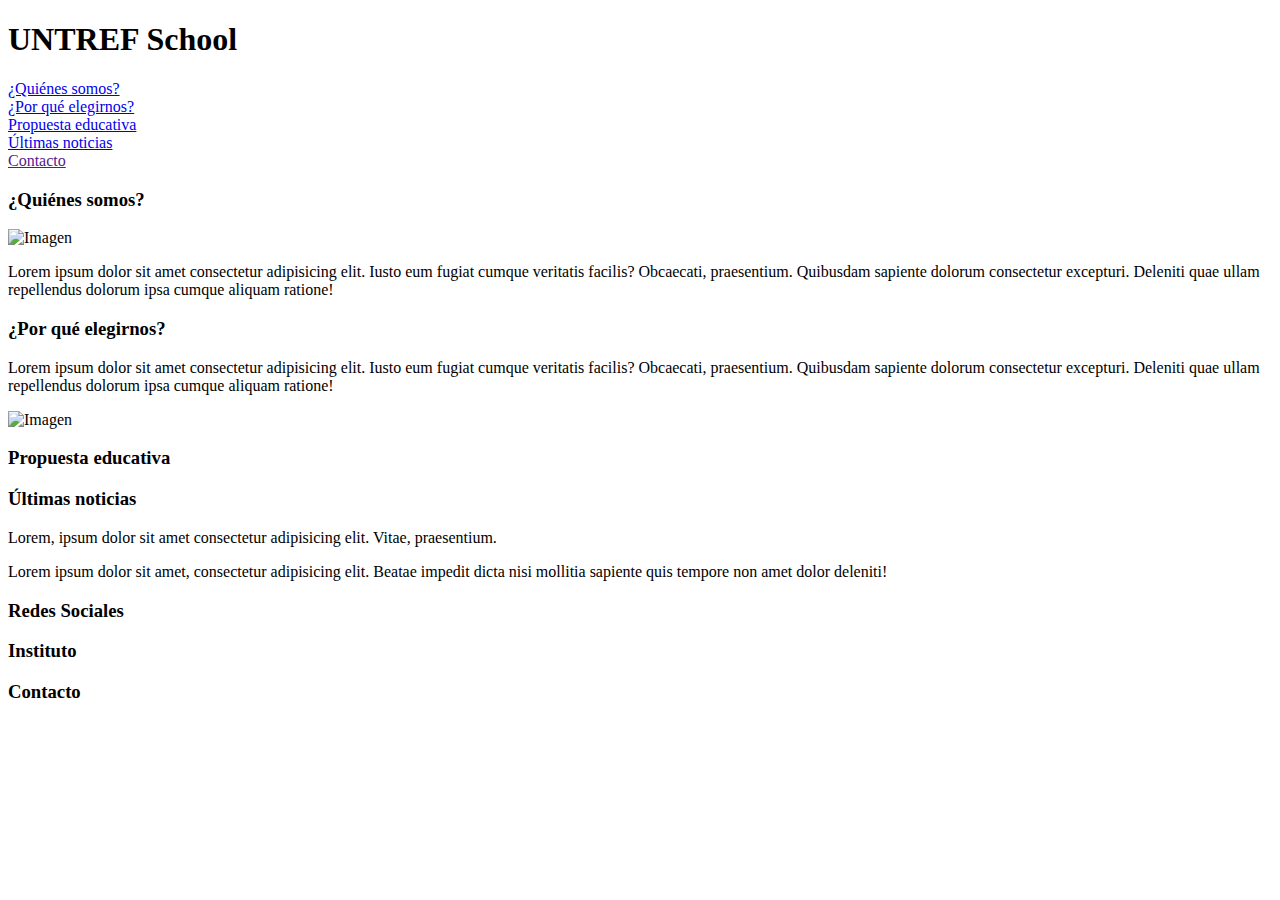
==== index.html @ 58a3361c "avances html" ====
<!DOCTYPE html>
<html lang="en">
<head>
    <meta charset="UTF-8">
    <meta name="viewport" content="width=device-width, initial-scale=1.0">
    <meta name="description" content="Instituto de educación primaria de gran prestigio.">
    <title>UNTREF</title>
</head>
<body>
    <header>
        <h1> UNTREF School</h1>
        <nav>
            <li><a href="#quienes">¿Quiénes somos?</a></li>
            <li><a href="#elegirnos">¿Por qué elegirnos?</a></li>
            <li><a href="#propuesta">Propuesta educativa</a></li>
            <li><a href="#noticias">Últimas noticias</a></li>
            <li><a href="">Contacto</a></li> <!-- Este va en otro documento -->
        </nav>
    </header>
        
    <main>
        <section id="quienes">

            <h3>¿Quiénes somos?</h3>
            <img src="images/ruta_de_la_imagen.jpg" alt="Imagen"> <!-- Esta imagen va hacia la izquierda -->
            <p>Lorem ipsum dolor sit amet consectetur adipisicing elit. Iusto eum fugiat cumque veritatis facilis?
                 Obcaecati, praesentium. Quibusdam sapiente dolorum consectetur excepturi.
                  Deleniti quae ullam repellendus dolorum ipsa cumque aliquam ratione!
            </p>
            

        </section>

        <section id="elegirnos">
            <h3>¿Por qué elegirnos?</h3>
            <p>Lorem ipsum dolor sit amet consectetur adipisicing elit. Iusto eum fugiat cumque veritatis facilis?
                 Obcaecati, praesentium. Quibusdam sapiente dolorum consectetur excepturi.
                  Deleniti quae ullam repellendus dolorum ipsa cumque aliquam ratione!
            </p>
            <img src="images/ruta_de_la_imagen.jpg" alt="Imagen"> <!-- Esta imagen va hacia la derecha -->
        </section>

        <section id="propuesta">

            <h3>Propuesta educativa</h3>

            

        </section>

        <section id="noticias">
            <h3>Últimas noticias</h3>

            <p> Lorem, ipsum dolor sit amet consectetur adipisicing elit. Vitae, praesentium.</p>

            <p> Lorem ipsum dolor sit amet, consectetur adipisicing elit. Beatae impedit dicta nisi mollitia sapiente quis tempore non amet dolor deleniti!</p>

        </section>


    </main>

    <footer>
        <div class="redessociales">
            <h3>Redes Sociales</h3>
        </div>

        <div class="instituto">
            <h3>Instituto</h3>
        </div>
            
        <div class="contacto">
            <h3>Contacto</h3>
        </div>

    </footer>

</body>
</html>
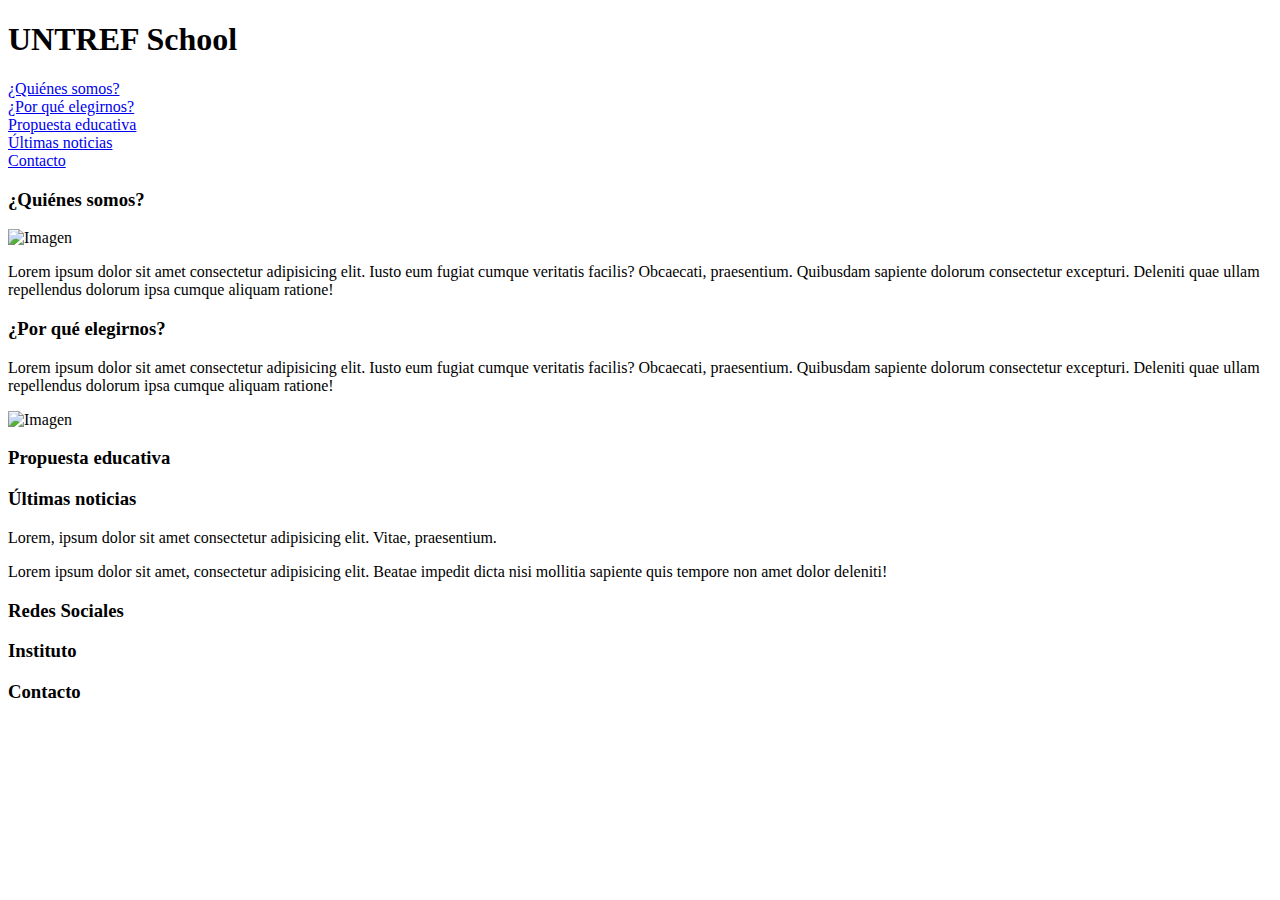
==== commit e4ff8066: "html de formulario" ====
--- a/index.html
+++ b/index.html
@@ -4,6 +4,7 @@
     <meta charset="UTF-8">
     <meta name="viewport" content="width=device-width, initial-scale=1.0">
     <meta name="description" content="Instituto de educación primaria de gran prestigio.">
+    <meta name="author" content="Santiago Nicolas Iglesias">
     <title>UNTREF</title>
 </head>
 <body>
@@ -14,7 +15,7 @@
             <li><a href="#elegirnos">¿Por qué elegirnos?</a></li>
             <li><a href="#propuesta">Propuesta educativa</a></li>
             <li><a href="#noticias">Últimas noticias</a></li>
-            <li><a href="">Contacto</a></li> <!-- Este va en otro documento -->
+            <li><a href="/form.html">Contacto</a></li> <!-- Este va en otro documento -->
         </nav>
     </header>
         
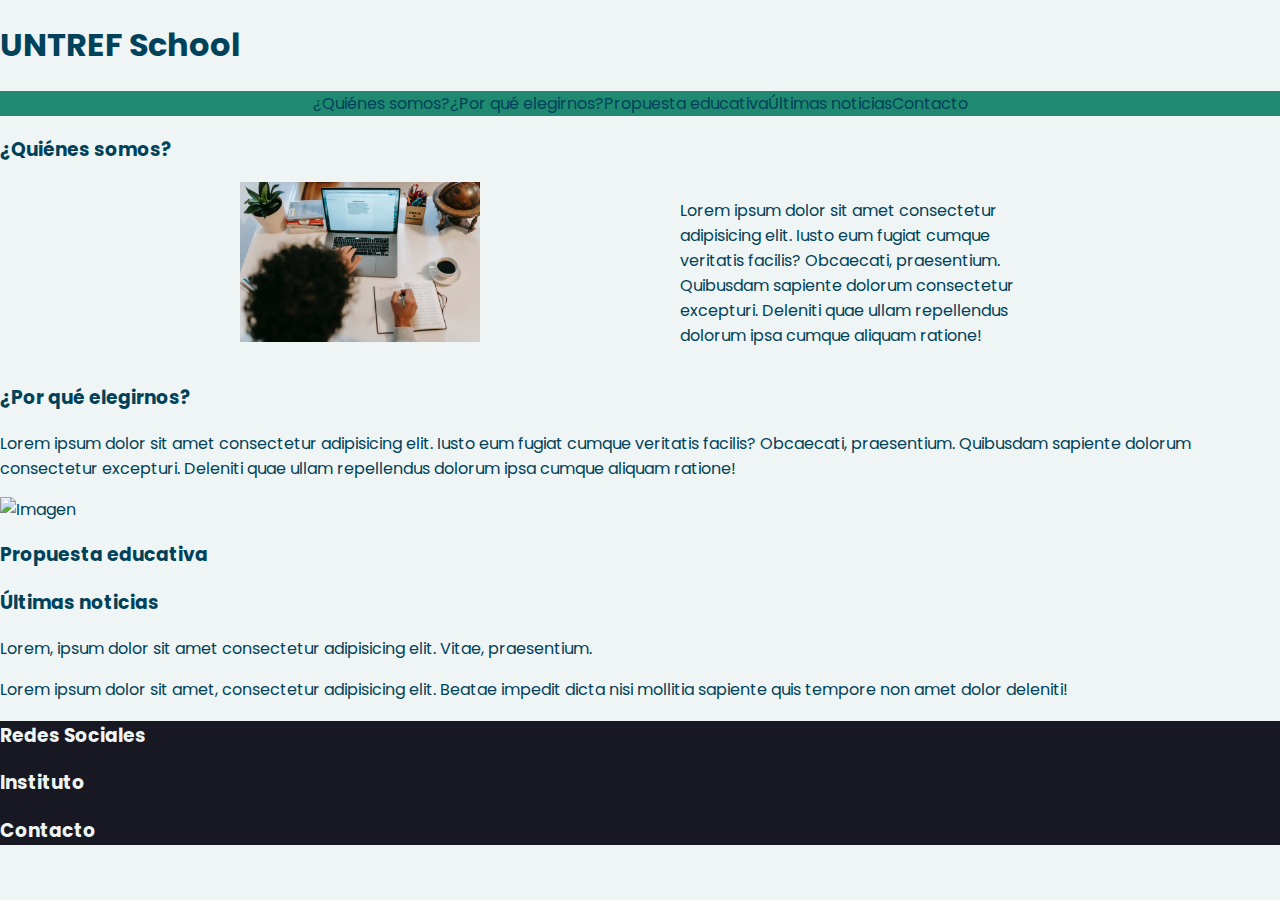
==== commit fab2b194: "pruebas css" ====
--- a/index.html
+++ b/index.html
@@ -5,6 +5,11 @@
     <meta name="viewport" content="width=device-width, initial-scale=1.0">
     <meta name="description" content="Instituto de educación primaria de gran prestigio.">
     <meta name="author" content="Santiago Nicolas Iglesias">
+    <link href="https://cdn.jsdelivr.net/npm/bootstrap@5.3.0/dist/css/bootstrap.min.css" rel="stylesheet" integrity="sha384-9ndCyUaIbzAi2FUVXJi0CjmCapSmO7SnpJef0486qhLnuZ2cdeRhO02iuK6FUUVM" crossorigin="anonymous">
+    <link rel="preconnect" href="https://fonts.googleapis.com">
+    <link rel="preconnect" href="https://fonts.gstatic.com" crossorigin>
+    <link href="https://fonts.googleapis.com/css2?family=Poppins&display=swap" rel="stylesheet">
+    <link rel="stylesheet" href="css/styles.css">
     <title>UNTREF</title>
 </head>
 <body>
@@ -21,15 +26,18 @@
         
     <main>
         <section id="quienes">
-
             <h3>¿Quiénes somos?</h3>
-            <img src="images/ruta_de_la_imagen.jpg" alt="Imagen"> <!-- Esta imagen va hacia la izquierda -->
-            <p>Lorem ipsum dolor sit amet consectetur adipisicing elit. Iusto eum fugiat cumque veritatis facilis?
-                 Obcaecati, praesentium. Quibusdam sapiente dolorum consectetur excepturi.
-                  Deleniti quae ullam repellendus dolorum ipsa cumque aliquam ratione!
-            </p>
-            
-
+            <article id="quienesart">
+                <div id="divimgizq">
+                    <img src="images/notas.jpg" class="img-fluid" alt="notas" class="rounded float-start"> <!-- Esta imagen va hacia la izquierda -->
+                </div>
+                <div id="divpizq">
+                    <p>Lorem ipsum dolor sit amet consectetur adipisicing elit. Iusto eum fugiat cumque veritatis facilis?
+                        Obcaecati, praesentium. Quibusdam sapiente dolorum consectetur excepturi.
+                        Deleniti quae ullam repellendus dolorum ipsa cumque aliquam ratione!
+                </p>
+                </div>
+            </article>
         </section>
 
         <section id="elegirnos">
@@ -75,6 +83,6 @@
         </div>
 
     </footer>
-
+    <script src="https://cdn.jsdelivr.net/npm/bootstrap@5.3.0/dist/js/bootstrap.bundle.min.js" integrity="sha384-geWF76RCwLtnZ8qwWowPQNguL3RmwHVBC9FhGdlKrxdiJJigb/j/68SIy3Te4Bkz" crossorigin="anonymous"></script>
 </body>
 </html>--- a/css/styles.css
+++ b/css/styles.css
@@ -0,0 +1,70 @@
+ul, li, a {
+    margin: 0;
+    padding: 0;
+    list-style: none;
+    text-decoration: none;
+    color: inherit;
+}
+
+body {
+    margin: 0;
+    padding: 0;
+    background-color: #EFF5F5;
+    font-family: 'Poppins', sans-serif;
+    color: #00425A;
+  }
+
+nav{
+    background-color: #1F8A70;
+    display: flex;
+    justify-content: center;
+}
+
+nav ul{
+    display: flex;
+    margin: 0;
+    padding: 0; 
+    list-style: none;
+}
+
+nav ul li{
+    margin: 0;
+}
+
+nav ul li a{
+    background-color: #EFF5F5;
+    color: black;
+    transition: all 800ms;
+}
+
+nav ul li a:hover{
+    background-color: #2ba977;
+    color: white;
+    transition: all 800ms;
+}
+
+#quienesart {
+    display: flex; /* Usamos Flexbox para organizar los divs en línea */
+    align-items: flex-start; /* Alineamos los divs en la parte superior */
+    max-width: 800px; /* Ancho máximo del contenedor (VER) */
+    margin: 0 auto; /* Centramos el contenedor horizontalmente */
+  }
+
+#divimgizq {
+    flex: 0 0 30%; /* Tamaño flexible de la imagen (ajusta el valor según tu diseño) */
+}
+
+#divimgizq img {
+    max-width: 100%; /* La imagen se ajustará automáticamente a su contenedor */
+    height: auto; /* Ajusta la altura automáticamente para mantener la proporción */
+  }
+
+#divpizq {
+flex: 1; /* El contenido ocupará el espacio restante */
+padding-left: 200px; /* Espacio entre la imagen y el contenido */
+}
+
+footer {
+    background-color: #181823;
+    color: #EFF5F5;
+}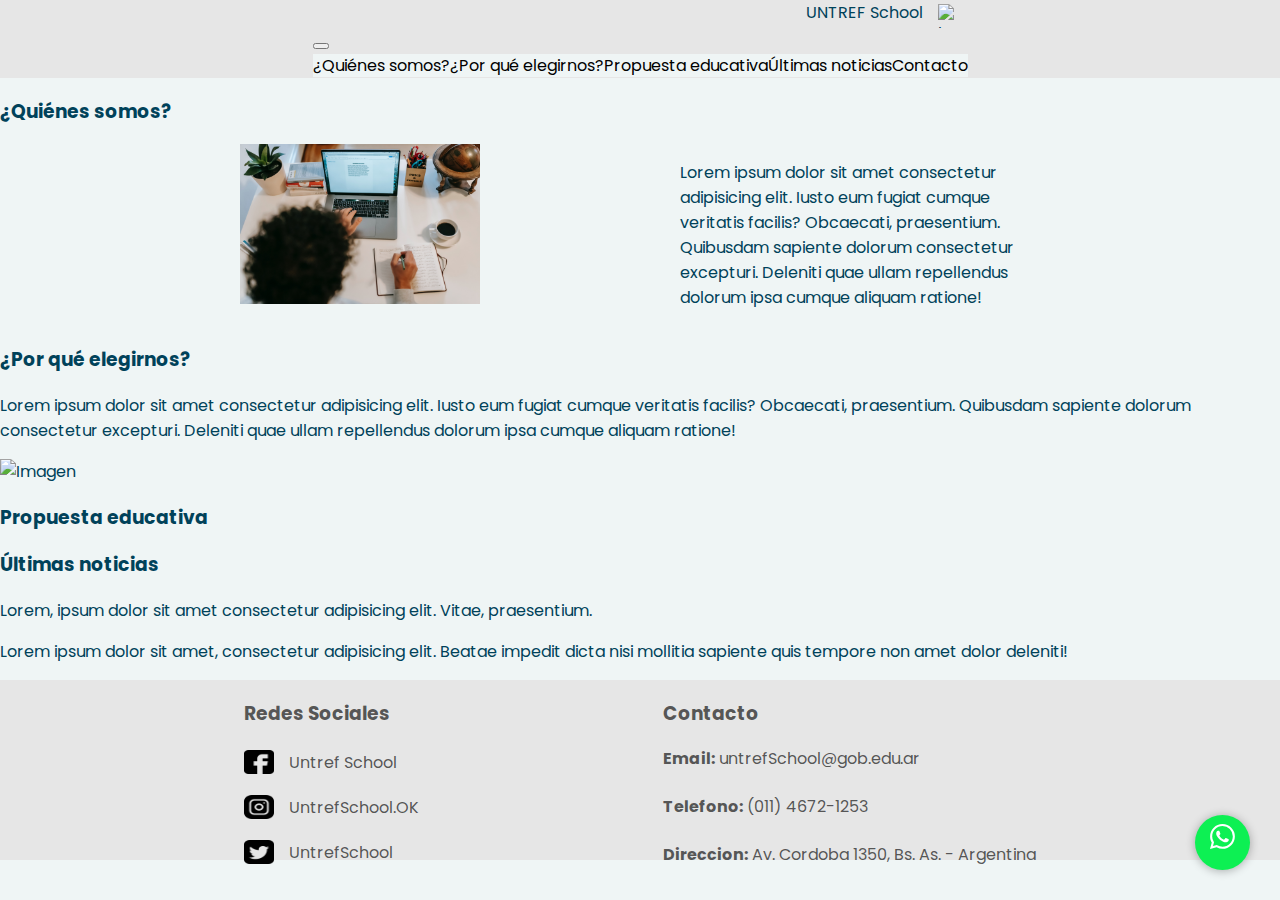
==== commit 6213c64d: "cambios de footer y navbar" ====
--- a/index.html
+++ b/index.html
@@ -1,88 +1,210 @@
 <!DOCTYPE html>
 <html lang="en">
-<head>
-    <meta charset="UTF-8">
-    <meta name="viewport" content="width=device-width, initial-scale=1.0">
-    <meta name="description" content="Instituto de educación primaria de gran prestigio.">
-    <meta name="author" content="Santiago Nicolas Iglesias">
-    <link href="https://cdn.jsdelivr.net/npm/bootstrap@5.3.0/dist/css/bootstrap.min.css" rel="stylesheet" integrity="sha384-9ndCyUaIbzAi2FUVXJi0CjmCapSmO7SnpJef0486qhLnuZ2cdeRhO02iuK6FUUVM" crossorigin="anonymous">
-    <link rel="preconnect" href="https://fonts.googleapis.com">
-    <link rel="preconnect" href="https://fonts.gstatic.com" crossorigin>
-    <link href="https://fonts.googleapis.com/css2?family=Poppins&display=swap" rel="stylesheet">
-    <link rel="stylesheet" href="css/styles.css">
+  <head>
+    <meta charset="UTF-8" />
+    <meta name="viewport" content="width=device-width, initial-scale=1.0" />
+    <meta
+      name="description"
+      content="Instituto de educación primaria de gran prestigio."
+    />
+    <meta name="author" content="Santiago Nicolas Iglesias" />
+    <link
+      href="https://cdn.jsdelivr.net/npm/bootstrap@5.3.0/dist/css/bootstrap.min.css"
+      rel="stylesheet"
+      integrity="sha384-9ndCyUaIbzAi2FUVXJi0CjmCapSmO7SnpJef0486qhLnuZ2cdeRhO02iuK6FUUVM"
+      crossorigin="anonymous"
+    />
+    <link rel="preconnect" href="https://fonts.googleapis.com" />
+    <link rel="preconnect" href="https://fonts.gstatic.com" crossorigin />
+    <link
+      href="https://fonts.googleapis.com/css2?family=Poppins&display=swap"
+      rel="stylesheet"
+    />
+    <link rel="stylesheet" href="css/styles.css" />
+    <link
+      rel="icon"
+      type="image/png"
+      href="https://www.pngplay.com/wp-content/uploads/6/Education-Logo-PNG-Clipart-Background.png"
+    />
     <title>UNTREF</title>
-</head>
-<body>
-    <header>
-        <h1> UNTREF School</h1>
-        <nav>
-            <li><a href="#quienes">¿Quiénes somos?</a></li>
-            <li><a href="#elegirnos">¿Por qué elegirnos?</a></li>
-            <li><a href="#propuesta">Propuesta educativa</a></li>
-            <li><a href="#noticias">Últimas noticias</a></li>
-            <li><a href="/form.html">Contacto</a></li> <!-- Este va en otro documento -->
-        </nav>
+  </head>
+  <body>
+    <header class="sticky">
+      <!-- <h1>UNTREF School</h1> -->
+
+      <nav class="navbar navbar-expand-lg">
+        <div class="container-fluid navbarCustom">
+          <a class="navbar-brand iconSection">
+            <img
+              src="https://www.pngplay.com/wp-content/uploads/6/Education-Logo-PNG-Clipart-Background.png"
+              alt="Logo"
+              width="30"
+              height="24"
+              class="d-inline-block align-text-top logoImg"
+            />
+            UNTREF School
+          </a>
+          <button
+            class="navbar-toggler"
+            type="button"
+            data-bs-toggle="collapse"
+            data-bs-target="#navbarNav"
+            aria-controls="navbarNav"
+            aria-expanded="false"
+            aria-label="Toggle navigation"
+          >
+            <span class="navbar-toggler-icon"></span>
+          </button>
+          <div class="collapse navbar-collapse itemsNav" id="navbarNav">
+            <ul class="navbar-nav">
+              <li class="nav-item">
+                <a class="nav-link" href="#">¿Quiénes somos?</a>
+              </li>
+              <li class="nav-item">
+                <a class="nav-link" href="#">¿Por qué elegirnos?</a>
+              </li>
+              <li class="nav-item">
+                <a class="nav-link">Propuesta educativa</a>
+              </li>
+              <li class="nav-item">
+                <a class="nav-link">Últimas noticias</a>
+              </li>
+              <li class="nav-item">
+                <a href="./form.html" class="nav-link">Contacto</a>
+              </li>
+            </ul>
+          </div>
+        </div>
+      </nav>
     </header>
-        
+
     <main>
-        <section id="quienes">
-            <h3>¿Quiénes somos?</h3>
-            <article id="quienesart">
-                <div id="divimgizq">
-                    <img src="images/notas.jpg" class="img-fluid" alt="notas" class="rounded float-start"> <!-- Esta imagen va hacia la izquierda -->
-                </div>
-                <div id="divpizq">
-                    <p>Lorem ipsum dolor sit amet consectetur adipisicing elit. Iusto eum fugiat cumque veritatis facilis?
-                        Obcaecati, praesentium. Quibusdam sapiente dolorum consectetur excepturi.
-                        Deleniti quae ullam repellendus dolorum ipsa cumque aliquam ratione!
-                </p>
-                </div>
-            </article>
-        </section>
-
-        <section id="elegirnos">
-            <h3>¿Por qué elegirnos?</h3>
-            <p>Lorem ipsum dolor sit amet consectetur adipisicing elit. Iusto eum fugiat cumque veritatis facilis?
-                 Obcaecati, praesentium. Quibusdam sapiente dolorum consectetur excepturi.
-                  Deleniti quae ullam repellendus dolorum ipsa cumque aliquam ratione!
+      <section id="quienes">
+        <h3>¿Quiénes somos?</h3>
+        <article id="quienesart">
+          <div id="divimgizq">
+            <img
+              src="images/notas.jpg"
+              class="img-fluid"
+              alt="notas"
+              class="rounded float-start"
+            />
+            <!-- Esta imagen va hacia la izquierda -->
+          </div>
+          <div id="divpizq">
+            <p>
+              Lorem ipsum dolor sit amet consectetur adipisicing elit. Iusto eum
+              fugiat cumque veritatis facilis? Obcaecati, praesentium. Quibusdam
+              sapiente dolorum consectetur excepturi. Deleniti quae ullam
+              repellendus dolorum ipsa cumque aliquam ratione!
             </p>
-            <img src="images/ruta_de_la_imagen.jpg" alt="Imagen"> <!-- Esta imagen va hacia la derecha -->
-        </section>
-
-        <section id="propuesta">
-
-            <h3>Propuesta educativa</h3>
-
-            
-
-        </section>
-
-        <section id="noticias">
-            <h3>Últimas noticias</h3>
-
-            <p> Lorem, ipsum dolor sit amet consectetur adipisicing elit. Vitae, praesentium.</p>
-
-            <p> Lorem ipsum dolor sit amet, consectetur adipisicing elit. Beatae impedit dicta nisi mollitia sapiente quis tempore non amet dolor deleniti!</p>
-
-        </section>
-
-
+          </div>
+        </article>
+      </section>
+
+      <section id="elegirnos">
+        <h3>¿Por qué elegirnos?</h3>
+        <p>
+          Lorem ipsum dolor sit amet consectetur adipisicing elit. Iusto eum
+          fugiat cumque veritatis facilis? Obcaecati, praesentium. Quibusdam
+          sapiente dolorum consectetur excepturi. Deleniti quae ullam
+          repellendus dolorum ipsa cumque aliquam ratione!
+        </p>
+        <img src="images/ruta_de_la_imagen.jpg" alt="Imagen" />
+        <!-- Esta imagen va hacia la derecha -->
+      </section>
+
+      <section id="propuesta">
+        <h3>Propuesta educativa</h3>
+      </section>
+
+      <section id="noticias">
+        <h3>Últimas noticias</h3>
+
+        <p>
+          Lorem, ipsum dolor sit amet consectetur adipisicing elit. Vitae,
+          praesentium.
+        </p>
+
+        <p>
+          Lorem ipsum dolor sit amet, consectetur adipisicing elit. Beatae
+          impedit dicta nisi mollitia sapiente quis tempore non amet dolor
+          deleniti!
+        </p>
+      </section>
     </main>
 
-    <footer>
-        <div class="redessociales">
-            <h3>Redes Sociales</h3>
+    <footer class="footer">
+      <div class="redesSociales">
+        <h3>Redes Sociales</h3>
+        <div>
+          <div class="contenedorRedSocial">
+            <img
+              src="./images/facebook.png"
+              alt="Logo Facebook"
+              width="30"
+              height="24"
+              class="d-inline-block align-text-top logoImg"
+            />
+            <p class="tituloRedSocial">Untref School</p>
+          </div>
+          <div class="contenedorRedSocial">
+            <img
+              src="./images/instagram.png"
+              alt="Logo Instagram"
+              width="30"
+              height="24"
+              class="d-inline-block align-text-top logoImg"
+            />
+            <p class="tituloRedSocial">UntrefSchool.OK</p>
+          </div>
+          <div class="contenedorRedSocial">
+            <img
+              src="./images/twitter.png"
+              alt="Logo Twitter"
+              width="30"
+              height="24"
+              class="d-inline-block align-text-top logoImg"
+            />
+            <p class="tituloRedSocial">UntrefSchool</p>
+          </div>
         </div>
-
-        <div class="instituto">
-            <h3>Instituto</h3>
+      </div>
+      <div class="contacto">
+        <h3>Contacto</h3>
+        <div>
+          <div class="contenedorInfo">
+            <p class="tituloRedSocial"><b>Email:</b> untrefSchool@gob.edu.ar</p>
+          </div>
+          <div class="contenedorInfo">
+            <p class="tituloRedSocial"><b>Telefono:</b> (011) 4672-1253</p>
+          </div>
+          <div class="contenedorInfo">
+            <p class="tituloRedSocial">
+              <b>Direccion:</b> Av. Cordoba 1350, Bs. As. - Argentina
+            </p>
+          </div>
         </div>
-            
-        <div class="contacto">
-            <h3>Contacto</h3>
-        </div>
-
+      </div>
     </footer>
-    <script src="https://cdn.jsdelivr.net/npm/bootstrap@5.3.0/dist/js/bootstrap.bundle.min.js" integrity="sha384-geWF76RCwLtnZ8qwWowPQNguL3RmwHVBC9FhGdlKrxdiJJigb/j/68SIy3Te4Bkz" crossorigin="anonymous"></script>
-</body>
+    <a href="" class="wsp" target="_blank">
+      <svg
+        xmlns="http://www.w3.org/2000/svg"
+        width="25"
+        height="25"
+        fill="currentColor"
+        class="bi bi-whatsapp"
+        viewBox="0 0 16 16"
+      >
+        <path
+          d="M13.601 2.326A7.854 7.854 0 0 0 7.994 0C3.627 0 .068 3.558.064 7.926c0 1.399.366 2.76 1.057 3.965L0 16l4.204-1.102a7.933 7.933 0 0 0 3.79.965h.004c4.368 0 7.926-3.558 7.93-7.93A7.898 7.898 0 0 0 13.6 2.326zM7.994 14.521a6.573 6.573 0 0 1-3.356-.92l-.24-.144-2.494.654.666-2.433-.156-.251a6.56 6.56 0 0 1-1.007-3.505c0-3.626 2.957-6.584 6.591-6.584a6.56 6.56 0 0 1 4.66 1.931 6.557 6.557 0 0 1 1.928 4.66c-.004 3.639-2.961 6.592-6.592 6.592zm3.615-4.934c-.197-.099-1.17-.578-1.353-.646-.182-.065-.315-.099-.445.099-.133.197-.513.646-.627.775-.114.133-.232.148-.43.05-.197-.1-.836-.308-1.592-.985-.59-.525-.985-1.175-1.103-1.372-.114-.198-.011-.304.088-.403.087-.088.197-.232.296-.346.1-.114.133-.198.198-.33.065-.134.034-.248-.015-.347-.05-.099-.445-1.076-.612-1.47-.16-.389-.323-.335-.445-.34-.114-.007-.247-.007-.38-.007a.729.729 0 0 0-.529.247c-.182.198-.691.677-.691 1.654 0 .977.71 1.916.81 2.049.098.133 1.394 2.132 3.383 2.992.47.205.84.326 1.129.418.475.152.904.129 1.246.08.38-.058 1.171-.48 1.338-.943.164-.464.164-.86.114-.943-.049-.084-.182-.133-.38-.232z"
+        />
+      </svg>
+    </a>
+    <script
+      src="https://cdn.jsdelivr.net/npm/bootstrap@5.3.0/dist/js/bootstrap.bundle.min.js"
+      integrity="sha384-geWF76RCwLtnZ8qwWowPQNguL3RmwHVBC9FhGdlKrxdiJJigb/j/68SIy3Te4Bkz"
+      crossorigin="anonymous"
+    ></script>
+  </body>
 </html>--- a/css/styles.css
+++ b/css/styles.css
@@ -1,70 +1,128 @@
-ul, li, a {
-    margin: 0;
-    padding: 0;
-    list-style: none;
-    text-decoration: none;
-    color: inherit;
+ul,
+li,
+a {
+  margin: 0;
+  padding: 0;
+  list-style: none;
+  text-decoration: none;
+  color: inherit;
 }
 
 body {
-    margin: 0;
-    padding: 0;
-    background-color: #EFF5F5;
-    font-family: 'Poppins', sans-serif;
-    color: #00425A;
-  }
-
-nav{
-    background-color: #1F8A70;
-    display: flex;
-    justify-content: center;
+  margin: 0;
+  padding: 0;
+  background-color: #eff5f5;
+  font-family: "Poppins", sans-serif;
+  color: #00425a;
 }
 
-nav ul{
-    display: flex;
-    margin: 0;
-    padding: 0; 
-    list-style: none;
+nav {
+  background-color: #e6e6e6;
+  display: flex;
+  justify-content: center;
 }
 
-nav ul li{
-    margin: 0;
+nav ul {
+  display: flex;
+  margin: 0;
+  padding: 0;
+  list-style: none;
 }
 
-nav ul li a{
-    background-color: #EFF5F5;
-    color: black;
-    transition: all 800ms;
+nav ul li {
+  margin: 0;
 }
 
-nav ul li a:hover{
-    background-color: #2ba977;
-    color: white;
-    transition: all 800ms;
+nav ul li a {
+  background-color: #eff5f5;
+  color: black;
+  transition: all 800ms;
+}
+
+nav ul li a:hover {
+  background-color: rgb(248, 249, 250);
+  color: white;
+  transition: all 800ms;
+  border-radius: 8px;
 }
 
 #quienesart {
-    display: flex; /* Usamos Flexbox para organizar los divs en línea */
-    align-items: flex-start; /* Alineamos los divs en la parte superior */
-    max-width: 800px; /* Ancho máximo del contenedor (VER) */
-    margin: 0 auto; /* Centramos el contenedor horizontalmente */
-  }
+  display: flex; /* Usamos Flexbox para organizar los divs en línea */
+  align-items: flex-start; /* Alineamos los divs en la parte superior */
+  max-width: 800px; /* Ancho máximo del contenedor (VER) */
+  margin: 0 auto; /* Centramos el contenedor horizontalmente */
+}
 
 #divimgizq {
-    flex: 0 0 30%; /* Tamaño flexible de la imagen (ajusta el valor según tu diseño) */
+  flex: 0 0 30%; /* Tamaño flexible de la imagen (ajusta el valor según tu diseño) */
 }
 
 #divimgizq img {
-    max-width: 100%; /* La imagen se ajustará automáticamente a su contenedor */
-    height: auto; /* Ajusta la altura automáticamente para mantener la proporción */
-  }
+  max-width: 100%; /* La imagen se ajustará automáticamente a su contenedor */
+  height: auto; /* Ajusta la altura automáticamente para mantener la proporción */
+}
 
 #divpizq {
-flex: 1; /* El contenido ocupará el espacio restante */
-padding-left: 200px; /* Espacio entre la imagen y el contenido */
+  flex: 1; /* El contenido ocupará el espacio restante */
+  padding-left: 200px; /* Espacio entre la imagen y el contenido */
+}
+.navbarCustom {
+  flex-direction: row-reverse;
+}
+.iconSection {
+  display: flex;
+  flex-direction: row-reverse;
+  column-gap: 15px;
+}
+.logoImg {
+  margin-top: 4px;
+}
+.sticky {
+  position: sticky;
+  top: 0;
+}
+.redesSociales {
+  display: flex;
+  flex-direction: column;
+}
+.contenedorRedSocial {
+  display: flex;
+  column-gap: 15px;
+  cursor: pointer;
+}
+.tituloRedSocial {
+  margin-top: 4px;
+}
+.contenedorInfo {
+  height: 44px;
 }
 
 footer {
-    background-color: #181823;
-    color: #EFF5F5;
+  display: flex;
+  justify-content: space-evenly;
+  background-color: #e6e6e6;
+  color: #000000a6;
+  height: 180px;
+}
+/* BOTON WSP */
+.wsp {
+  position: fixed;
+  width: 55px;
+  height: 55px;
+  line-height: 47px;
+  bottom: 30px;
+  right: 30px;
+  background-color: #0df053;
+  color: white;
+  border-radius: 50px;
+  text-align: center;
+  font-size: 30px;
+  box-shadow: 0px 1px 10px rgba(0, 0, 0, 0.3);
+  z-index: 100;
+}
+
+.wsp:hover {
+  text-decoration: none;
+  color: #0df053;
+  background-color: white;
 }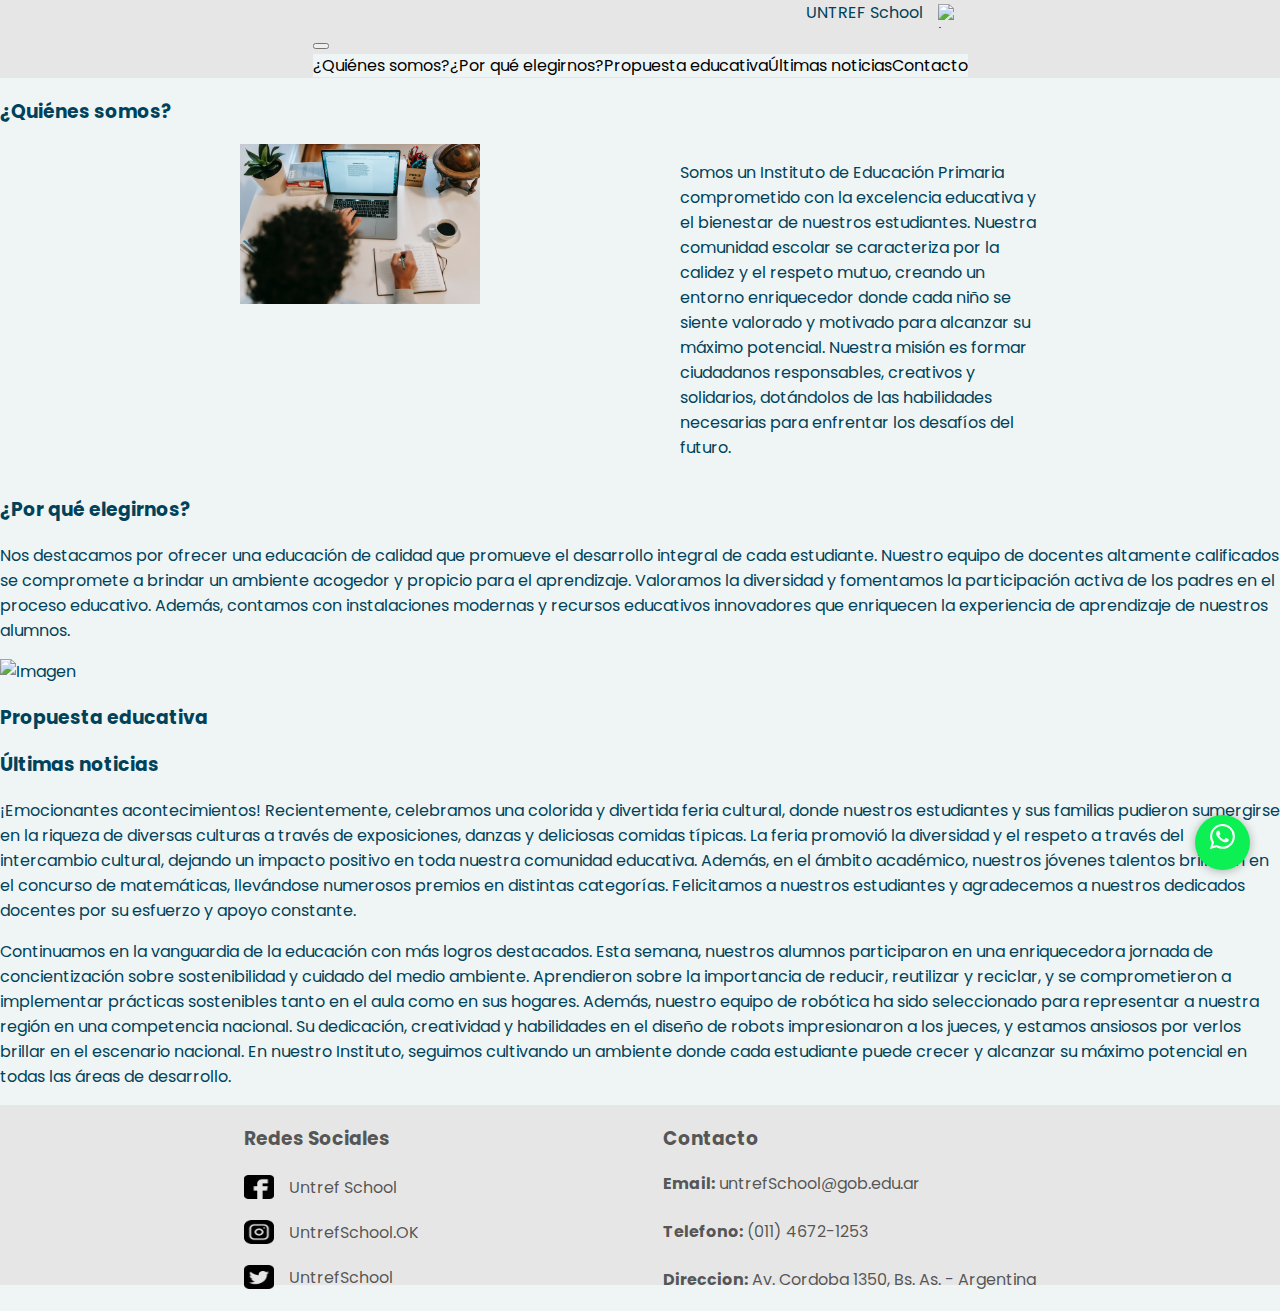
==== commit 5f3e44ca: "Cambios en los párrafos. Se agrega un texto de acuerdo al contexto del sitio" ====
--- a/index.html
+++ b/index.html
@@ -5,7 +5,7 @@
     <meta name="viewport" content="width=device-width, initial-scale=1.0" />
     <meta
       name="description"
-      content="Instituto de educación primaria de gran prestigio."
+      content="Instituto de Educación Primaria de gran prestigio."
     />
     <meta name="author" content="Santiago Nicolas Iglesias" />
     <link
@@ -89,14 +89,10 @@
               alt="notas"
               class="rounded float-start"
             />
-            <!-- Esta imagen va hacia la izquierda -->
           </div>
           <div id="divpizq">
             <p>
-              Lorem ipsum dolor sit amet consectetur adipisicing elit. Iusto eum
-              fugiat cumque veritatis facilis? Obcaecati, praesentium. Quibusdam
-              sapiente dolorum consectetur excepturi. Deleniti quae ullam
-              repellendus dolorum ipsa cumque aliquam ratione!
+              Somos un Instituto de Educación Primaria comprometido con la excelencia educativa y el bienestar de nuestros estudiantes. Nuestra comunidad escolar se caracteriza por la calidez y el respeto mutuo, creando un entorno enriquecedor donde cada niño se siente valorado y motivado para alcanzar su máximo potencial. Nuestra misión es formar ciudadanos responsables, creativos y solidarios, dotándolos de las habilidades necesarias para enfrentar los desafíos del futuro.
             </p>
           </div>
         </article>
@@ -105,13 +101,9 @@
       <section id="elegirnos">
         <h3>¿Por qué elegirnos?</h3>
         <p>
-          Lorem ipsum dolor sit amet consectetur adipisicing elit. Iusto eum
-          fugiat cumque veritatis facilis? Obcaecati, praesentium. Quibusdam
-          sapiente dolorum consectetur excepturi. Deleniti quae ullam
-          repellendus dolorum ipsa cumque aliquam ratione!
+          Nos destacamos por ofrecer una educación de calidad que promueve el desarrollo integral de cada estudiante. Nuestro equipo de docentes altamente calificados se compromete a brindar un ambiente acogedor y propicio para el aprendizaje. Valoramos la diversidad y fomentamos la participación activa de los padres en el proceso educativo. Además, contamos con instalaciones modernas y recursos educativos innovadores que enriquecen la experiencia de aprendizaje de nuestros alumnos.
         </p>
         <img src="images/ruta_de_la_imagen.jpg" alt="Imagen" />
-        <!-- Esta imagen va hacia la derecha -->
       </section>
 
       <section id="propuesta">
@@ -122,14 +114,11 @@
         <h3>Últimas noticias</h3>
 
         <p>
-          Lorem, ipsum dolor sit amet consectetur adipisicing elit. Vitae,
-          praesentium.
+          ¡Emocionantes acontecimientos! Recientemente, celebramos una colorida y divertida feria cultural, donde nuestros estudiantes y sus familias pudieron sumergirse en la riqueza de diversas culturas a través de exposiciones, danzas y deliciosas comidas típicas. La feria promovió la diversidad y el respeto a través del intercambio cultural, dejando un impacto positivo en toda nuestra comunidad educativa. Además, en el ámbito académico, nuestros jóvenes talentos brillaron en el concurso de matemáticas, llevándose numerosos premios en distintas categorías. Felicitamos a nuestros estudiantes y agradecemos a nuestros dedicados docentes por su esfuerzo y apoyo constante.
         </p>
 
         <p>
-          Lorem ipsum dolor sit amet, consectetur adipisicing elit. Beatae
-          impedit dicta nisi mollitia sapiente quis tempore non amet dolor
-          deleniti!
+          Continuamos en la vanguardia de la educación con más logros destacados. Esta semana, nuestros alumnos participaron en una enriquecedora jornada de concientización sobre sostenibilidad y cuidado del medio ambiente. Aprendieron sobre la importancia de reducir, reutilizar y reciclar, y se comprometieron a implementar prácticas sostenibles tanto en el aula como en sus hogares. Además, nuestro equipo de robótica ha sido seleccionado para representar a nuestra región en una competencia nacional. Su dedicación, creatividad y habilidades en el diseño de robots impresionaron a los jueces, y estamos ansiosos por verlos brillar en el escenario nacional. En nuestro Instituto, seguimos cultivando un ambiente donde cada estudiante puede crecer y alcanzar su máximo potencial en todas las áreas de desarrollo.
         </p>
       </section>
     </main>
@@ -207,4 +196,4 @@
       crossorigin="anonymous"
     ></script>
   </body>
-</html>+</html>
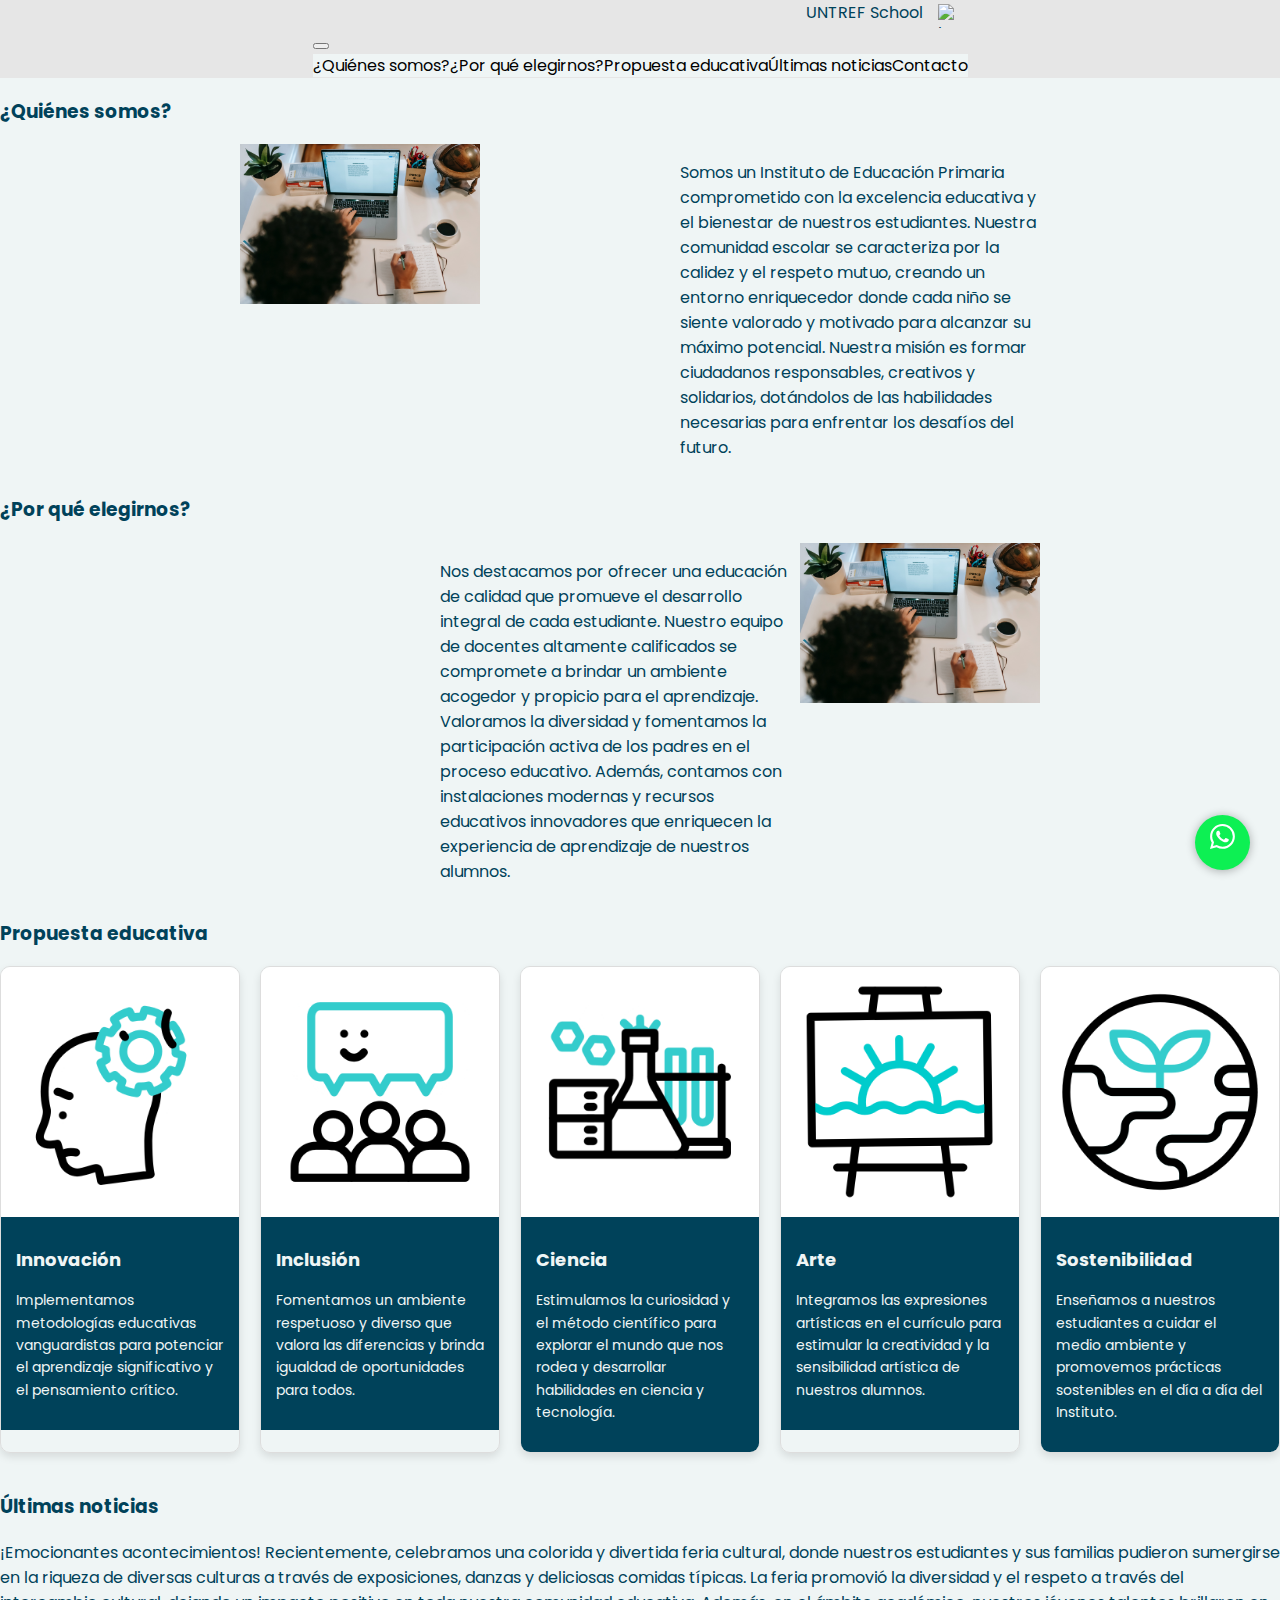
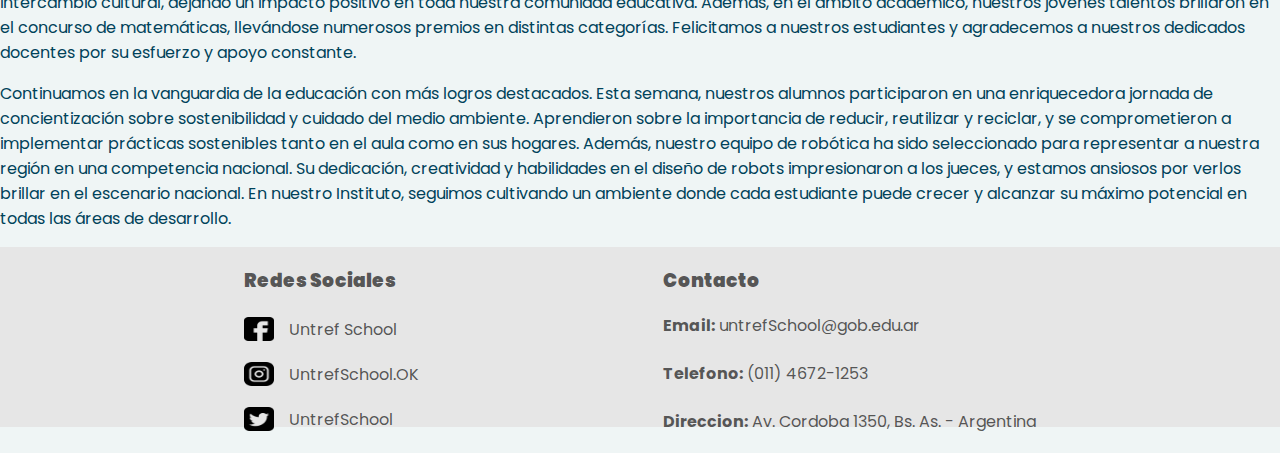
==== commit 88c042dd: "se agregan cards, su css e imgs" ====
--- a/index.html
+++ b/index.html
@@ -100,14 +100,79 @@
 
       <section id="elegirnos">
         <h3>¿Por qué elegirnos?</h3>
-        <p>
-          Nos destacamos por ofrecer una educación de calidad que promueve el desarrollo integral de cada estudiante. Nuestro equipo de docentes altamente calificados se compromete a brindar un ambiente acogedor y propicio para el aprendizaje. Valoramos la diversidad y fomentamos la participación activa de los padres en el proceso educativo. Además, contamos con instalaciones modernas y recursos educativos innovadores que enriquecen la experiencia de aprendizaje de nuestros alumnos.
-        </p>
-        <img src="images/ruta_de_la_imagen.jpg" alt="Imagen" />
+        <article id="elegirnosart">
+            <div id="divpder">
+                <p>
+                    Nos destacamos por ofrecer una educación de calidad que promueve el desarrollo integral de cada estudiante. Nuestro equipo de docentes altamente calificados se compromete a brindar un ambiente acogedor y propicio para el aprendizaje. Valoramos la diversidad y fomentamos la participación activa de los padres en el proceso educativo. Además, contamos con instalaciones modernas y recursos educativos innovadores que enriquecen la experiencia de aprendizaje de nuestros alumnos.
+                </p>
+            </div>
+            
+            <div id="divimgder">
+                <img
+                src="images/notas.jpg"
+                class="img-fluid"
+                alt="notas"
+                class="rounded float-start"
+                />
+            </div>
+        </article>
       </section>
 
       <section id="propuesta">
         <h3>Propuesta educativa</h3>
+        <article class="contenedorPropuesta">
+            
+            <div class="card" style="width: 18rem;">
+                <img src="./images/innovacion.gif"class="card-img-top" alt="innovacion">
+                <div class="card-body">
+                    <p class="card-text"><b>Innovación</b></p>
+                    <p class="card-text">Implementamos metodologías educativas vanguardistas para potenciar el aprendizaje significativo y el pensamiento crítico.</p>
+                </div>
+            </div>
+
+            <div class="card" style="width: 18rem;">
+                <img src="./images/inclusion.gif"class="card-img-top" alt="inclusion">
+                <div class="card-body">
+                    <p class="card-text"><b>Inclusión</b></p>
+                    <p class="card-text">Fomentamos un ambiente respetuoso y diverso que valora las diferencias y brinda igualdad de oportunidades para todos.</p>
+                </div>
+            </div>
+
+            <div class="card" style="width: 18rem;">
+                <img src="./images/ciencia.gif"class="card-img-top" alt="ciencia">
+                <div class="card-body">
+                    <p class="card-text"><b>Ciencia</b></p>
+                    <p class="card-text">Estimulamos la curiosidad y el método científico para explorar el mundo que nos rodea y desarrollar habilidades en ciencia y tecnología.</p>
+                </div>
+            </div>
+
+            <div class="card" style="width: 18rem;">
+                <img src="./images/arte.gif"class="card-img-top" alt="arte">
+                <div class="card-body">
+                    <p class="card-text"><b>Arte</b></p>
+                    <p class="card-text">Integramos las expresiones artísticas en el currículo para estimular la creatividad y la sensibilidad artística de nuestros alumnos.</p>
+                </div>
+            </div>
+
+            <div class="card" style="width: 18rem;">
+                <img src="./images/sostenibilidad.gif"class="card-img-top" alt="sostenibilidad">
+                <div class="card-body">
+                    <p class="card-text"><b>Sostenibilidad</b></p>
+                    <p class="card-text">Enseñamos a nuestros estudiantes a cuidar el medio ambiente y promovemos prácticas sostenibles en el día a día del Instituto.</p>
+                </div>
+            </div>
+        <!--
+
+            <div>
+                <div>
+                    <img src="./images/sostenibilidad.gif" alt="sostenibilidad" />
+                </div>
+                <div>
+                    <p><b>Sostenibilidad:</b> Enseñamos a nuestros estudiantes a cuidar el medio ambiente y promovemos prácticas sostenibles en el día a día del Instituto.</p>
+                </div>
+            </div> 
+        -->
+        </article>
       </section>
 
       <section id="noticias">
@@ -125,7 +190,7 @@
 
     <footer class="footer">
       <div class="redesSociales">
-        <h3>Redes Sociales</h3>
+        <h3><b>Redes Sociales</b></h3>
         <div>
           <div class="contenedorRedSocial">
             <img
@@ -160,7 +225,7 @@
         </div>
       </div>
       <div class="contacto">
-        <h3>Contacto</h3>
+        <h3><b>Contacto</b></h3>
         <div>
           <div class="contenedorInfo">
             <p class="tituloRedSocial"><b>Email:</b> untrefSchool@gob.edu.ar</p>
--- a/css/styles.css
+++ b/css/styles.css
@@ -66,9 +66,32 @@
   flex: 1; /* El contenido ocupará el espacio restante */
   padding-left: 200px; /* Espacio entre la imagen y el contenido */
 }
+
+#elegirnosart {
+    display: flex; /* Usamos Flexbox para organizar los divs en línea */
+    align-items: flex-start; /* Alineamos los divs en la parte superior */
+    max-width: 800px; /* Ancho máximo del contenedor (VER) */
+    margin: 0 auto; /* Centramos el contenedor horizontalmente */
+  }
+
+#divimgder {
+    flex: 0 0 30%; /* Tamaño flexible de la imagen (ajusta el valor según tu diseño) */
+  }
+  
+#divimgder img {
+max-width: 100%; /* La imagen se ajustará automáticamente a su contenedor */
+height: auto; /* Ajusta la altura automáticamente para mantener la proporción */
+}
+
+#divpder {
+    flex: 1; /* El contenido ocupará el espacio restante */
+    padding-left: 200px; /* Espacio entre la imagen y el contenido */
+}
+
 .navbarCustom {
   flex-direction: row-reverse;
 }
+
 .iconSection {
   display: flex;
   flex-direction: row-reverse;
@@ -77,6 +100,62 @@
 .logoImg {
   margin-top: 4px;
 }
+
+/* Estilos para el contenedor que contiene las cards */
+
+.contenedorPropuesta{
+    display: flex;
+    justify-content: center;
+    gap: 20px; /* Ajusta la separación deseada entre las cards (en este ejemplo, 20px) */
+}
+
+
+/* estilo para las cards*/
+
+/* Estilos para la card */
+.card {
+    width: 18rem;
+    border: 1px solid #ddd;
+    border-radius: 10px;
+    box-shadow: 0 4px 8px rgba(0, 0, 0, 0.1);
+    overflow: hidden;
+    margin-bottom: 20px;
+    flex-basis: calc(33.33% - 20px);
+  }
+  
+  /* Estilos para la imagen */
+  .card-img-top {
+    width: 100%;
+    height: 250px;
+    object-fit: cover;
+    display: flex;
+    justify-content: center;
+    align-items: center;
+  }
+  
+  /* Estilos para el cuerpo de la card */
+  .card-body {
+    padding: 15px;
+    background-color: #00425A;
+  }
+  
+  /* Estilos para el texto de la card */
+  .card-text {
+    font-size: 14px;
+    line-height: 1.6;
+    color: #EFF5F5;
+  }
+  
+  /* Estilos para el texto en negrita */
+  .card-text b {
+    font-size: 18px;
+    color: #EFF5F5;
+  }
+
+
+/* Fin estilo para cards */
+
+
 .sticky {
   position: sticky;
   top: 0;
@@ -125,4 +204,108 @@
   text-decoration: none;
   color: #0df053;
   background-color: white;
-}+}
+/* SECCION CONTACTO */
+.margenContenedorContacto {
+  margin-top: 120px;
+  margin-bottom: 120px;
+}
+.tamanoContactos {
+  width: 480px;
+  height: 800px;
+  display: flex;
+  flex-direction: column;
+}
+
+.tamanoMapa {
+  width: 480px;
+  height: 800px;
+}
+
+.h1Contacto {
+  font-weight: bold;
+  text-align: left;
+  line-height: 1.25em;
+  font-size: 72px;
+  color: #fc7300;
+}
+.p1Contacto {
+  text-align: left;
+  line-height: 1.67em;
+  font-size: 20px;
+  font-family: "Work Sans", sans-serif;
+}
+.p2Contacto {
+  line-height: 1.67em;
+  font-size: 20px;
+  font-family: "Work Sans", sans-serif;
+  font-style: italic;
+  margin-bottom: 0px;
+}
+.redesContacto {
+  margin-bottom: 40px;
+}
+.iconoRedes {
+  text-decoration: none;
+  cursor: pointer;
+}
+.imgRedes {
+  width: 26px;
+  height: 26px;
+  object-fit: cover;
+}
+.formulario {
+  font-size: 15px;
+  color: #fc7300;
+}
+.bordeFormulario {
+  border: solid 1px #fc7300;
+}
+.tamanoTextarea {
+  height: 100px;
+}
+.btnEnviar {
+  width: 458px;
+  height: 38px;
+  background-color: #fc7300;
+  border: solid 1px #fc7300;
+  margin-top: 20px;
+}
+@media screen and (max-width: 964px) {
+  .contacto {
+    display: flex;
+    flex-direction: column;
+    align-items: center;
+  }
+  .p1Contacto {
+    text-align: center;
+  }
+  .tamanoContactos {
+    align-items: center;
+    width: 100%;
+  }
+  .btnEnviar {
+    width: 100%;
+  }
+}
+@media screen and (max-width: 460px) {
+  footer {
+    flex-direction: column;
+    height: 100%;
+  }
+  .contacto {
+    display: flex;
+    flex-direction: column;
+    align-items: center;
+  }
+  .p1Contacto {
+    text-align: center;
+  }
+  .tamanoMapa {
+    width: 350px;
+  }
+  .btnEnviar {
+    width: 100%;
+  }
+}
+/* FIN SECCION CONTACTO */
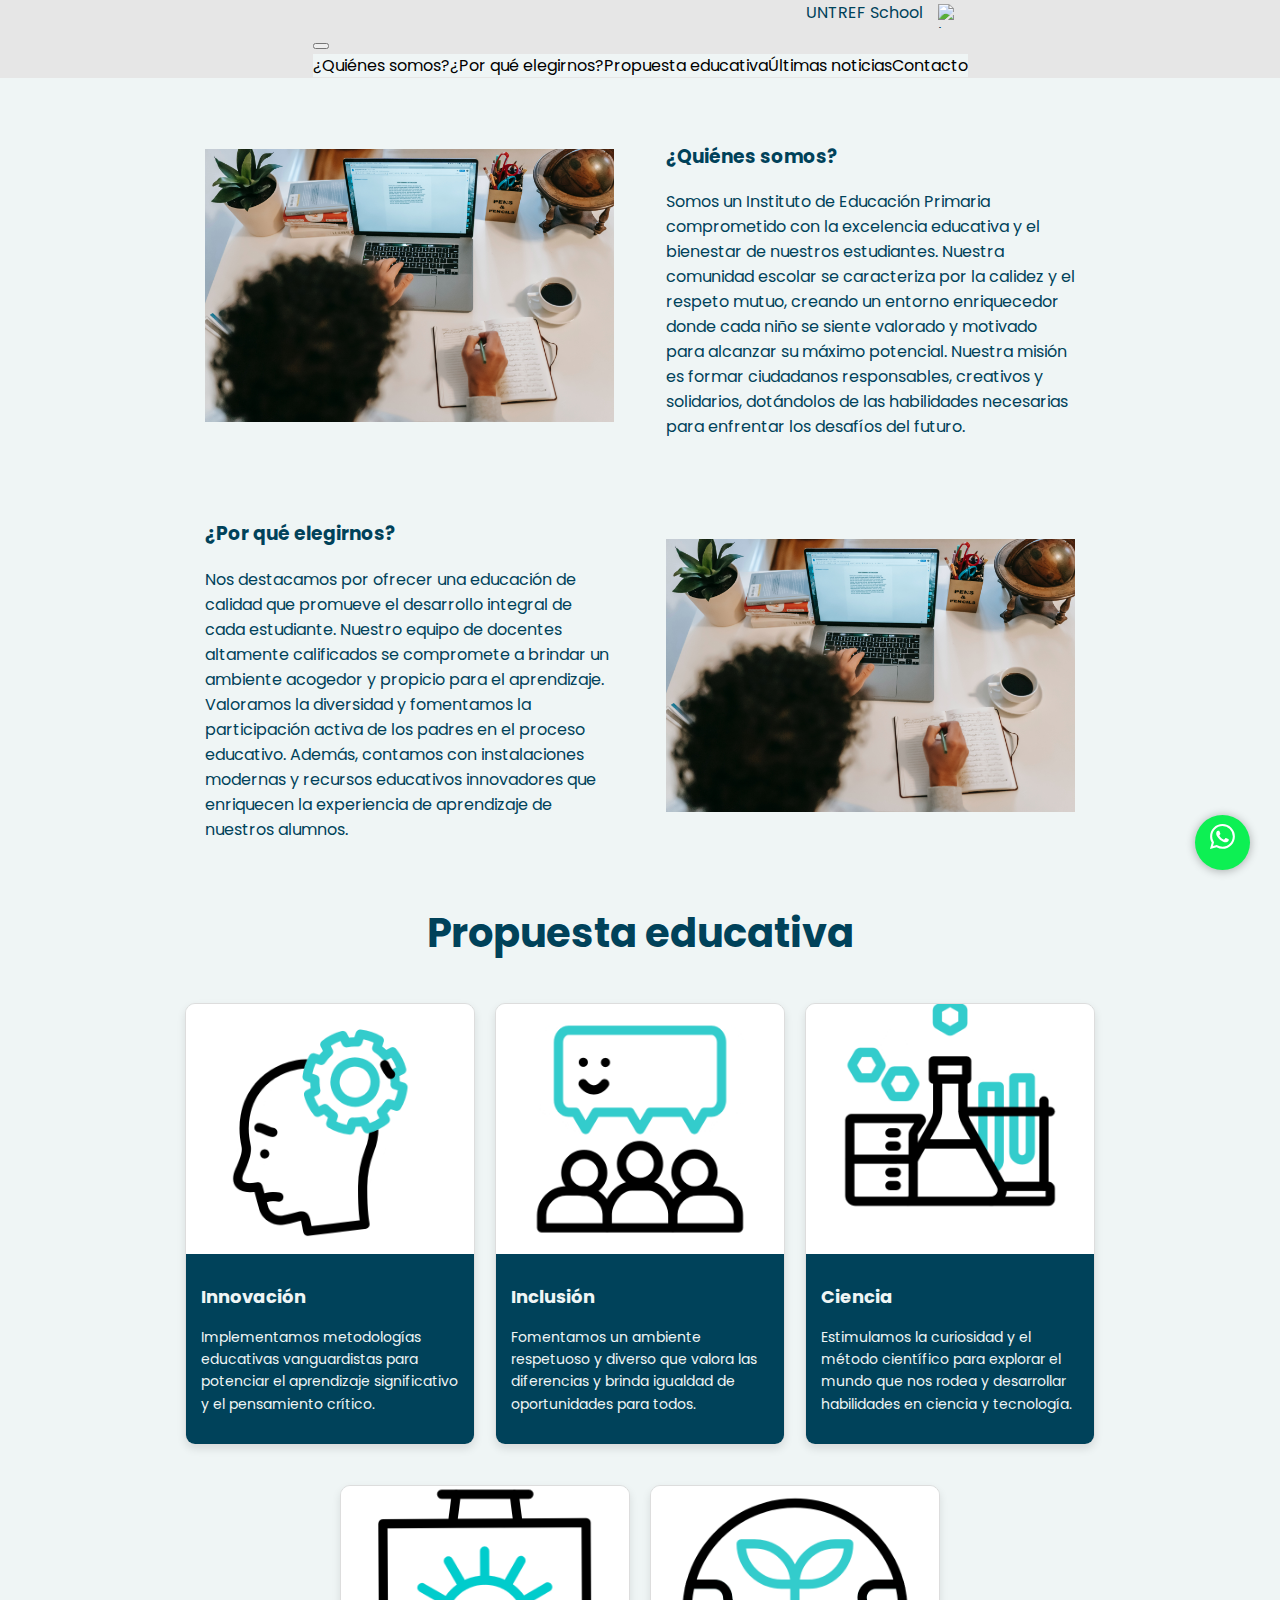
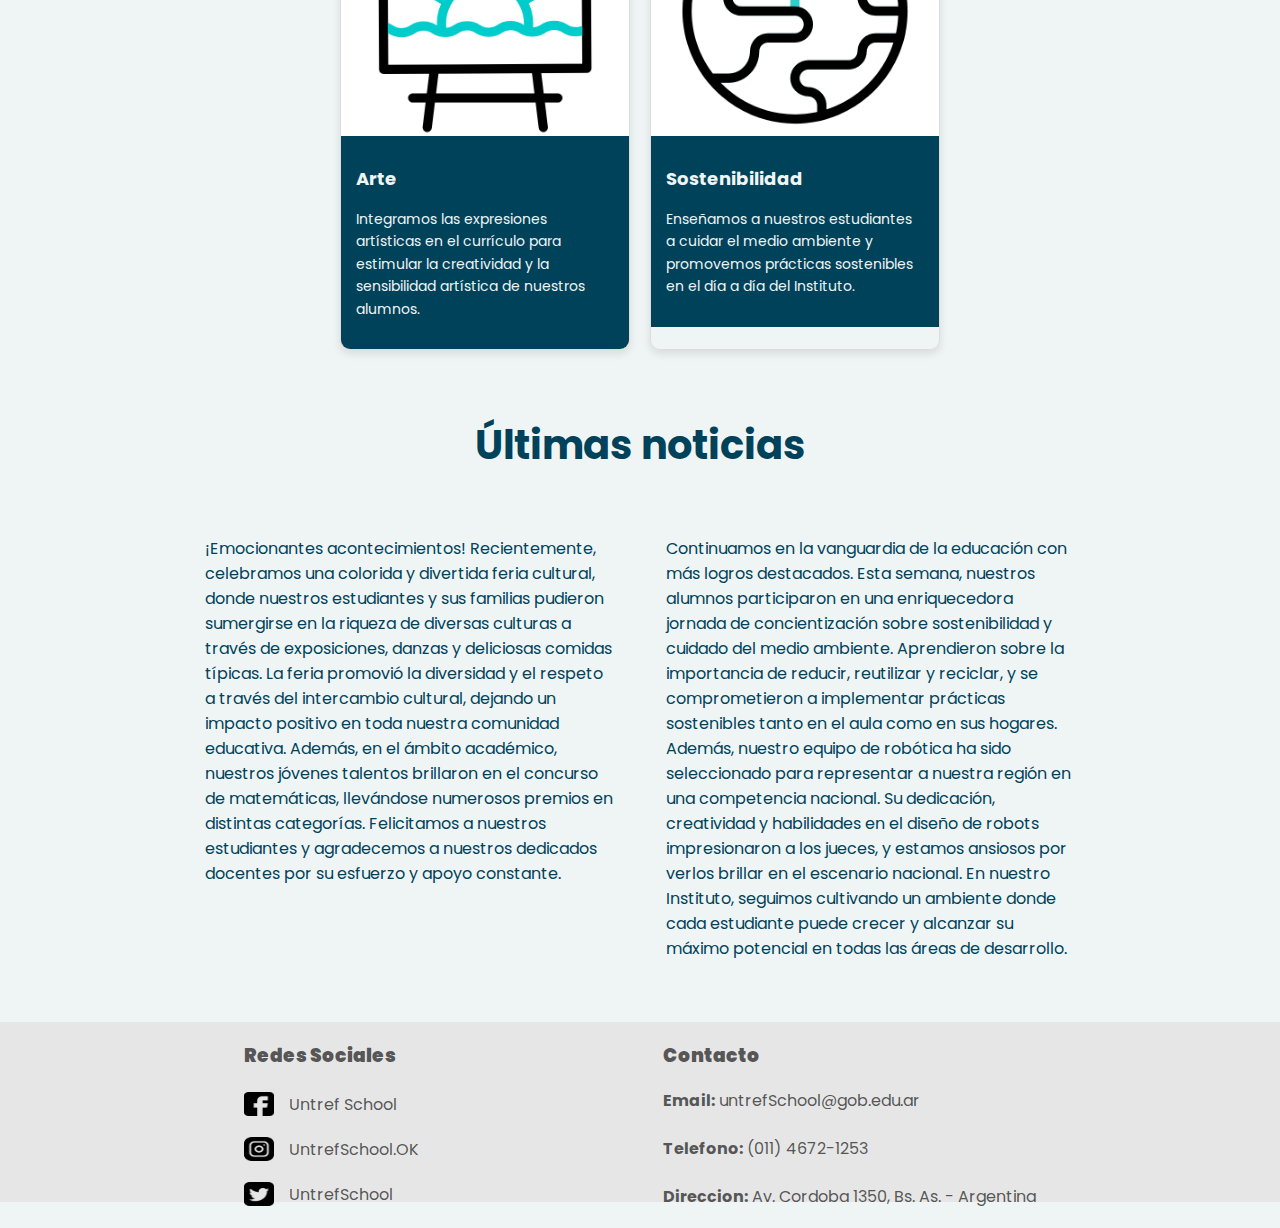
==== commit ff096b6f: "se ajusta el index y se hace responsive" ====
--- a/index.html
+++ b/index.html
@@ -79,18 +79,19 @@
     </header>
 
     <main>
-      <section id="quienes">
-        <h3>¿Quiénes somos?</h3>
-        <article id="quienesart">
-          <div id="divimgizq">
+      <section class="quienesSomos">
+        
+        <article class="articuloContenedor">
+          <div class="contenedorImg">
             <img
               src="images/notas.jpg"
-              class="img-fluid"
+              class="img-fluid imgArticulo"
               alt="notas"
               class="rounded float-start"
             />
           </div>
-          <div id="divpizq">
+          <div class="contenedorParrafo">
+            <h3>¿Quiénes somos?</h3>
             <p>
               Somos un Instituto de Educación Primaria comprometido con la excelencia educativa y el bienestar de nuestros estudiantes. Nuestra comunidad escolar se caracteriza por la calidez y el respeto mutuo, creando un entorno enriquecedor donde cada niño se siente valorado y motivado para alcanzar su máximo potencial. Nuestra misión es formar ciudadanos responsables, creativos y solidarios, dotándolos de las habilidades necesarias para enfrentar los desafíos del futuro.
             </p>
@@ -98,19 +99,20 @@
         </article>
       </section>
 
-      <section id="elegirnos">
-        <h3>¿Por qué elegirnos?</h3>
-        <article id="elegirnosart">
-            <div id="divpder">
+      <section id="porqueElegirnos">
+        
+        <article class="articuloContenedor">
+            <div class="contenedorParrafo">
+                <h3>¿Por qué elegirnos?</h3>
                 <p>
                     Nos destacamos por ofrecer una educación de calidad que promueve el desarrollo integral de cada estudiante. Nuestro equipo de docentes altamente calificados se compromete a brindar un ambiente acogedor y propicio para el aprendizaje. Valoramos la diversidad y fomentamos la participación activa de los padres en el proceso educativo. Además, contamos con instalaciones modernas y recursos educativos innovadores que enriquecen la experiencia de aprendizaje de nuestros alumnos.
                 </p>
             </div>
             
-            <div id="divimgder">
+            <div class="contenedorImg">
                 <img
                 src="images/notas.jpg"
-                class="img-fluid"
+                class="img-fluid imgArticulo"
                 alt="notas"
                 class="rounded float-start"
                 />
@@ -118,8 +120,8 @@
         </article>
       </section>
 
-      <section id="propuesta">
-        <h3>Propuesta educativa</h3>
+      <section id="propuesta" style="margin-top: 45px;">
+        <h3 class="tituloPropuesta">Propuesta educativa</h3>
         <article class="contenedorPropuesta">
             
             <div class="card" style="width: 18rem;">
@@ -161,36 +163,29 @@
                     <p class="card-text">Enseñamos a nuestros estudiantes a cuidar el medio ambiente y promovemos prácticas sostenibles en el día a día del Instituto.</p>
                 </div>
             </div>
-        <!--
-
-            <div>
-                <div>
-                    <img src="./images/sostenibilidad.gif" alt="sostenibilidad" />
-                </div>
-                <div>
-                    <p><b>Sostenibilidad:</b> Enseñamos a nuestros estudiantes a cuidar el medio ambiente y promovemos prácticas sostenibles en el día a día del Instituto.</p>
-                </div>
-            </div> 
-        -->
-        </article>
-      </section>
-
-      <section id="noticias">
-        <h3>Últimas noticias</h3>
-
-        <p>
-          ¡Emocionantes acontecimientos! Recientemente, celebramos una colorida y divertida feria cultural, donde nuestros estudiantes y sus familias pudieron sumergirse en la riqueza de diversas culturas a través de exposiciones, danzas y deliciosas comidas típicas. La feria promovió la diversidad y el respeto a través del intercambio cultural, dejando un impacto positivo en toda nuestra comunidad educativa. Además, en el ámbito académico, nuestros jóvenes talentos brillaron en el concurso de matemáticas, llevándose numerosos premios en distintas categorías. Felicitamos a nuestros estudiantes y agradecemos a nuestros dedicados docentes por su esfuerzo y apoyo constante.
-        </p>
-
-        <p>
-          Continuamos en la vanguardia de la educación con más logros destacados. Esta semana, nuestros alumnos participaron en una enriquecedora jornada de concientización sobre sostenibilidad y cuidado del medio ambiente. Aprendieron sobre la importancia de reducir, reutilizar y reciclar, y se comprometieron a implementar prácticas sostenibles tanto en el aula como en sus hogares. Además, nuestro equipo de robótica ha sido seleccionado para representar a nuestra región en una competencia nacional. Su dedicación, creatividad y habilidades en el diseño de robots impresionaron a los jueces, y estamos ansiosos por verlos brillar en el escenario nacional. En nuestro Instituto, seguimos cultivando un ambiente donde cada estudiante puede crecer y alcanzar su máximo potencial en todas las áreas de desarrollo.
-        </p>
+        </article>
+      </section>
+
+      <section id="noticias" style="margin-top: 45px; margin-bottom: 45px;">
+        <h3 class="tituloUltimasNoticias">Últimas noticias</h3>
+        <article class="articuloContenedorUltimasNot">
+            <div class="contenedorParrafo bordeParrafo">
+                <p>
+                  ¡Emocionantes acontecimientos! Recientemente, celebramos una colorida y divertida feria cultural, donde nuestros estudiantes y sus familias pudieron sumergirse en la riqueza de diversas culturas a través de exposiciones, danzas y deliciosas comidas típicas. La feria promovió la diversidad y el respeto a través del intercambio cultural, dejando un impacto positivo en toda nuestra comunidad educativa. Además, en el ámbito académico, nuestros jóvenes talentos brillaron en el concurso de matemáticas, llevándose numerosos premios en distintas categorías. Felicitamos a nuestros estudiantes y agradecemos a nuestros dedicados docentes por su esfuerzo y apoyo constante.
+                </p>
+            </div>
+            <div class="contenedorParrafo">
+                <p>
+                  Continuamos en la vanguardia de la educación con más logros destacados. Esta semana, nuestros alumnos participaron en una enriquecedora jornada de concientización sobre sostenibilidad y cuidado del medio ambiente. Aprendieron sobre la importancia de reducir, reutilizar y reciclar, y se comprometieron a implementar prácticas sostenibles tanto en el aula como en sus hogares. Además, nuestro equipo de robótica ha sido seleccionado para representar a nuestra región en una competencia nacional. Su dedicación, creatividad y habilidades en el diseño de robots impresionaron a los jueces, y estamos ansiosos por verlos brillar en el escenario nacional. En nuestro Instituto, seguimos cultivando un ambiente donde cada estudiante puede crecer y alcanzar su máximo potencial en todas las áreas de desarrollo.
+                </p>
+            </div>
+        </article>
       </section>
     </main>
 
     <footer class="footer">
       <div class="redesSociales">
-        <h3><b>Redes Sociales</b></h3>
+        <h3 class="tituloItemContacto"><b>Redes Sociales</b></h3>
         <div>
           <div class="contenedorRedSocial">
             <img
@@ -225,7 +220,7 @@
         </div>
       </div>
       <div class="contacto">
-        <h3><b>Contacto</b></h3>
+        <h3 class="tituloItemContacto"><b>Contacto</b></h3>
         <div>
           <div class="contenedorInfo">
             <p class="tituloRedSocial"><b>Email:</b> untrefSchool@gob.edu.ar</p>
--- a/css/styles.css
+++ b/css/styles.css
@@ -20,6 +20,7 @@
   background-color: #e6e6e6;
   display: flex;
   justify-content: center;
+  z-index: 200;
 }
 
 nav ul {
@@ -46,46 +47,27 @@
   border-radius: 8px;
 }
 
-#quienesart {
-  display: flex; /* Usamos Flexbox para organizar los divs en línea */
-  align-items: flex-start; /* Alineamos los divs en la parte superior */
-  max-width: 800px; /* Ancho máximo del contenedor (VER) */
-  margin: 0 auto; /* Centramos el contenedor horizontalmente */
-}
-
-#divimgizq {
-  flex: 0 0 30%; /* Tamaño flexible de la imagen (ajusta el valor según tu diseño) */
-}
-
-#divimgizq img {
-  max-width: 100%; /* La imagen se ajustará automáticamente a su contenedor */
-  height: auto; /* Ajusta la altura automáticamente para mantener la proporción */
-}
-
-#divpizq {
-  flex: 1; /* El contenido ocupará el espacio restante */
-  padding-left: 200px; /* Espacio entre la imagen y el contenido */
-}
-
-#elegirnosart {
-    display: flex; /* Usamos Flexbox para organizar los divs en línea */
-    align-items: flex-start; /* Alineamos los divs en la parte superior */
-    max-width: 800px; /* Ancho máximo del contenedor (VER) */
-    margin: 0 auto; /* Centramos el contenedor horizontalmente */
-  }
-
-#divimgder {
-    flex: 0 0 30%; /* Tamaño flexible de la imagen (ajusta el valor según tu diseño) */
-  }
-  
-#divimgder img {
-max-width: 100%; /* La imagen se ajustará automáticamente a su contenedor */
-height: auto; /* Ajusta la altura automáticamente para mantener la proporción */
-}
-
-#divpder {
-    flex: 1; /* El contenido ocupará el espacio restante */
-    padding-left: 200px; /* Espacio entre la imagen y el contenido */
+.articuloContenedor {
+  display: flex;
+  margin-left: 10%;
+  margin-right: 10%;
+  column-gap: 5%;
+  align-items: center;
+  justify-content: center;
+  margin-top: 45px;
+}
+
+.contenedorImg {
+    width: 40%;
+}
+
+.imgArticulo {
+  max-width: 100%; 
+  height: auto; 
+}
+
+.contenedorParrafo {
+    width: 40%;
 }
 
 .navbarCustom {
@@ -101,18 +83,20 @@
   margin-top: 4px;
 }
 
-/* Estilos para el contenedor que contiene las cards */
-
+/* Estilos seccion cards */
+.tituloPropuesta {
+    text-align: center;
+    font-size: 40px;
+}
 .contenedorPropuesta{
     display: flex;
     justify-content: center;
-    gap: 20px; /* Ajusta la separación deseada entre las cards (en este ejemplo, 20px) */
-}
-
-
-/* estilo para las cards*/
-
-/* Estilos para la card */
+    flex-wrap: wrap;
+    gap: 20px; 
+    margin-left: 5%;
+    margin-right: 5%;
+}
+
 .card {
     width: 18rem;
     border: 1px solid #ddd;
@@ -120,10 +104,8 @@
     box-shadow: 0 4px 8px rgba(0, 0, 0, 0.1);
     overflow: hidden;
     margin-bottom: 20px;
-    flex-basis: calc(33.33% - 20px);
-  }
-  
-  /* Estilos para la imagen */
+    position: unset;
+  }
   .card-img-top {
     width: 100%;
     height: 250px;
@@ -132,21 +114,15 @@
     justify-content: center;
     align-items: center;
   }
-  
-  /* Estilos para el cuerpo de la card */
   .card-body {
     padding: 15px;
     background-color: #00425A;
   }
-  
-  /* Estilos para el texto de la card */
   .card-text {
     font-size: 14px;
     line-height: 1.6;
     color: #EFF5F5;
   }
-  
-  /* Estilos para el texto en negrita */
   .card-text b {
     font-size: 18px;
     color: #EFF5F5;
@@ -154,8 +130,18 @@
 
 
 /* Fin estilo para cards */
-
-
+.tituloUltimasNoticias {
+    text-align: center;
+    font-size: 40px;
+}
+.articuloContenedorUltimasNot {
+    display: flex;
+    margin-left: 10%;
+    margin-right: 10%;
+    column-gap: 5%;
+    justify-content: center;
+    margin-top: 45px;
+  }
 .sticky {
   position: sticky;
   top: 0;
@@ -275,7 +261,6 @@
   .contacto {
     display: flex;
     flex-direction: column;
-    align-items: center;
   }
   .p1Contacto {
     text-align: center;
@@ -288,7 +273,8 @@
     width: 100%;
   }
 }
-@media screen and (max-width: 460px) {
+@media screen and (max-width: 600px) {
+    /* RESPONSIVE FORM */
   footer {
     flex-direction: column;
     height: 100%;
@@ -296,7 +282,6 @@
   .contacto {
     display: flex;
     flex-direction: column;
-    align-items: center;
   }
   .p1Contacto {
     text-align: center;
@@ -307,5 +292,28 @@
   .btnEnviar {
     width: 100%;
   }
+ .tituloItemContacto{
+    text-align: center;
+ }
+ 
+}
+@media screen and (max-width: 800px) {
+ /* RESPONSIVE INICIO */
+ .articuloContenedor{
+    flex-direction: column;
+  }
+  .contenedorImg{
+    width: 100%;
+  }
+  .contenedorParrafo{
+    width: 100%;
+  }
+  .articuloContenedorUltimasNot{
+    flex-direction: column;
+  }
+  .bordeParrafo{
+    border-bottom: 1px solid gray;
+    margin-bottom: 15px;
+  }
 }
 /* FIN SECCION CONTACTO */
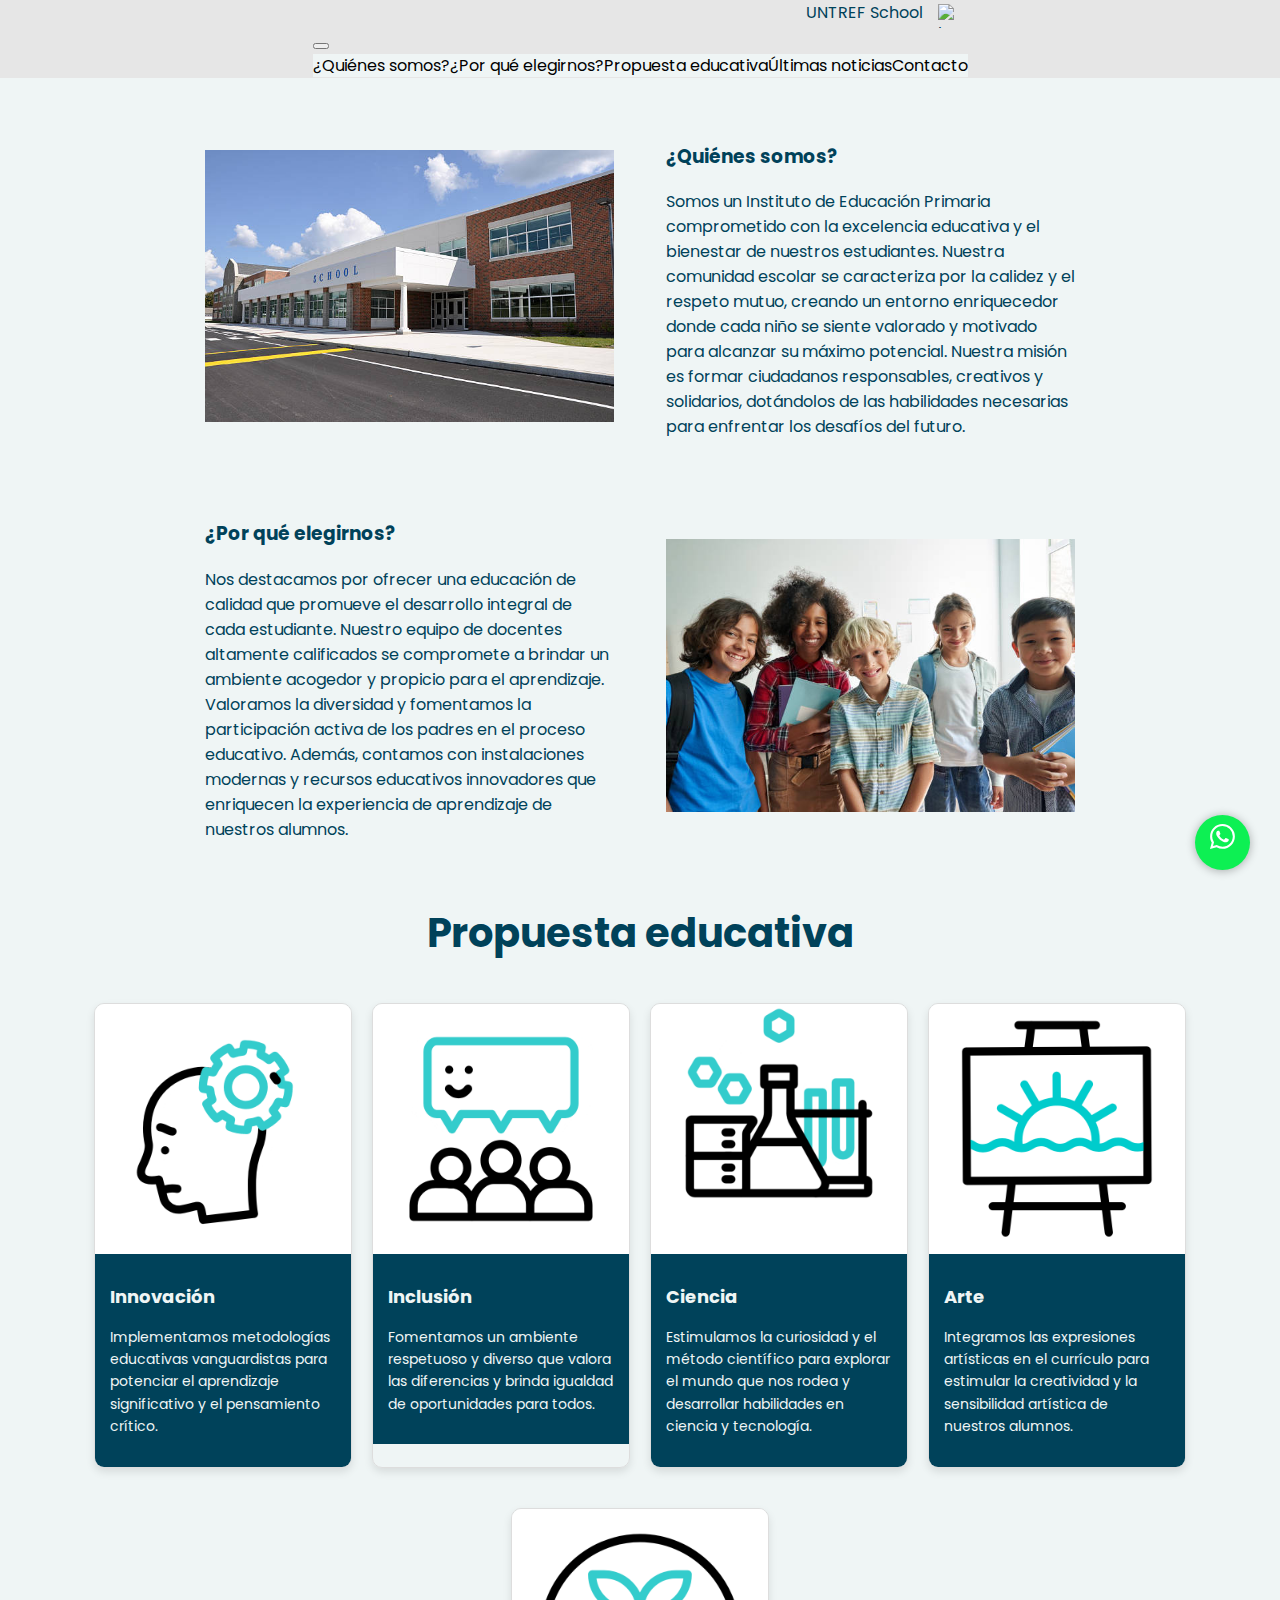
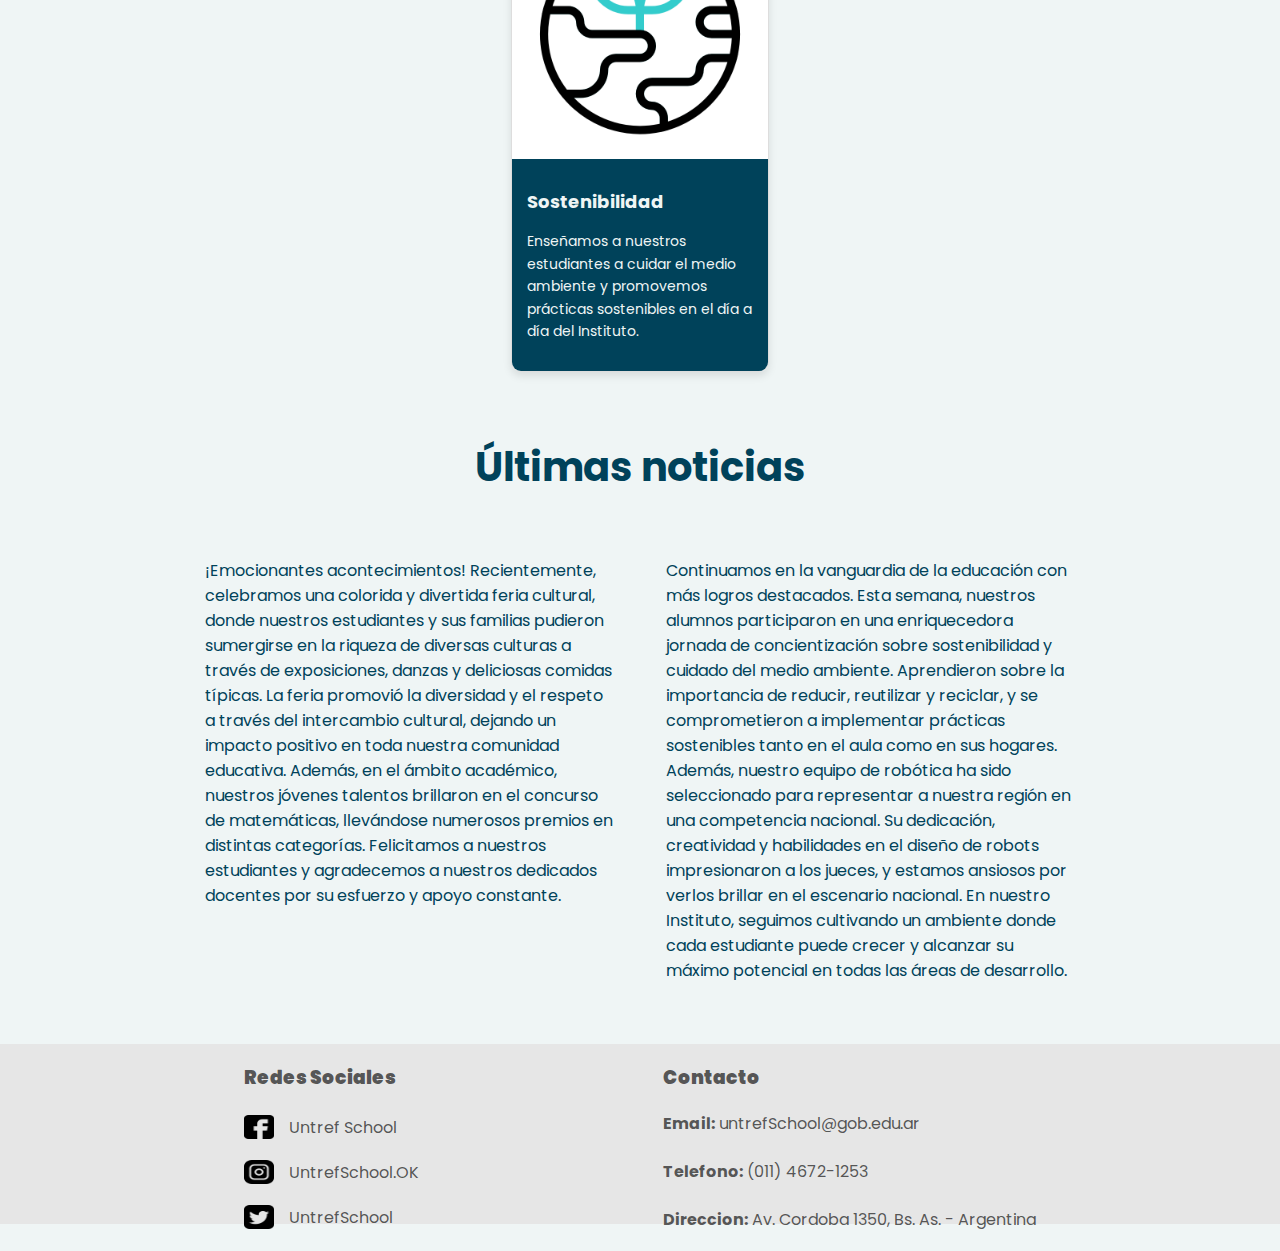
==== commit f89a4709: "se ajustan imagenes y el navbar sin sticky" ====
--- a/index.html
+++ b/index.html
@@ -29,7 +29,7 @@
     <title>UNTREF</title>
   </head>
   <body>
-    <header class="sticky">
+    <header>
       <!-- <h1>UNTREF School</h1> -->
 
       <nav class="navbar navbar-expand-lg">
@@ -58,16 +58,16 @@
           <div class="collapse navbar-collapse itemsNav" id="navbarNav">
             <ul class="navbar-nav">
               <li class="nav-item">
-                <a class="nav-link" href="#">¿Quiénes somos?</a>
-              </li>
-              <li class="nav-item">
-                <a class="nav-link" href="#">¿Por qué elegirnos?</a>
-              </li>
-              <li class="nav-item">
-                <a class="nav-link">Propuesta educativa</a>
-              </li>
-              <li class="nav-item">
-                <a class="nav-link">Últimas noticias</a>
+                <a class="nav-link" href="#quienesSomos">¿Quiénes somos?</a>
+              </li>
+              <li class="nav-item">
+                <a class="nav-link" href="#porqueElegirnos">¿Por qué elegirnos?</a>
+              </li>
+              <li class="nav-item">
+                <a class="nav-link" href="#propuesta">Propuesta educativa</a>
+              </li>
+              <li class="nav-item">
+                <a class="nav-link" href="#noticias">Últimas noticias</a>
               </li>
               <li class="nav-item">
                 <a href="./form.html" class="nav-link">Contacto</a>
@@ -79,12 +79,12 @@
     </header>
 
     <main>
-      <section class="quienesSomos">
+      <section id="quienesSomos">
         
         <article class="articuloContenedor">
           <div class="contenedorImg">
             <img
-              src="images/notas.jpg"
+              src="images/instituto.jpg"
               class="img-fluid imgArticulo"
               alt="notas"
               class="rounded float-start"
@@ -111,7 +111,7 @@
             
             <div class="contenedorImg">
                 <img
-                src="images/notas.jpg"
+                src="images/alumnos.jpg"
                 class="img-fluid imgArticulo"
                 alt="notas"
                 class="rounded float-start"
@@ -124,7 +124,7 @@
         <h3 class="tituloPropuesta">Propuesta educativa</h3>
         <article class="contenedorPropuesta">
             
-            <div class="card" style="width: 18rem;">
+            <div class="card" style="width: 16rem;">
                 <img src="./images/innovacion.gif"class="card-img-top" alt="innovacion">
                 <div class="card-body">
                     <p class="card-text"><b>Innovación</b></p>
@@ -132,7 +132,7 @@
                 </div>
             </div>
 
-            <div class="card" style="width: 18rem;">
+            <div class="card" style="width: 16rem;">
                 <img src="./images/inclusion.gif"class="card-img-top" alt="inclusion">
                 <div class="card-body">
                     <p class="card-text"><b>Inclusión</b></p>
@@ -140,7 +140,7 @@
                 </div>
             </div>
 
-            <div class="card" style="width: 18rem;">
+            <div class="card" style="width: 16rem;">
                 <img src="./images/ciencia.gif"class="card-img-top" alt="ciencia">
                 <div class="card-body">
                     <p class="card-text"><b>Ciencia</b></p>
@@ -148,7 +148,7 @@
                 </div>
             </div>
 
-            <div class="card" style="width: 18rem;">
+            <div class="card" style="width: 16rem;">
                 <img src="./images/arte.gif"class="card-img-top" alt="arte">
                 <div class="card-body">
                     <p class="card-text"><b>Arte</b></p>
@@ -156,7 +156,7 @@
                 </div>
             </div>
 
-            <div class="card" style="width: 18rem;">
+            <div class="card" style="width: 16rem;">
                 <img src="./images/sostenibilidad.gif"class="card-img-top" alt="sostenibilidad">
                 <div class="card-body">
                     <p class="card-text"><b>Sostenibilidad</b></p>
--- a/css/styles.css
+++ b/css/styles.css
@@ -142,10 +142,7 @@
     justify-content: center;
     margin-top: 45px;
   }
-.sticky {
-  position: sticky;
-  top: 0;
-}
+
 .redesSociales {
   display: flex;
   flex-direction: column;
